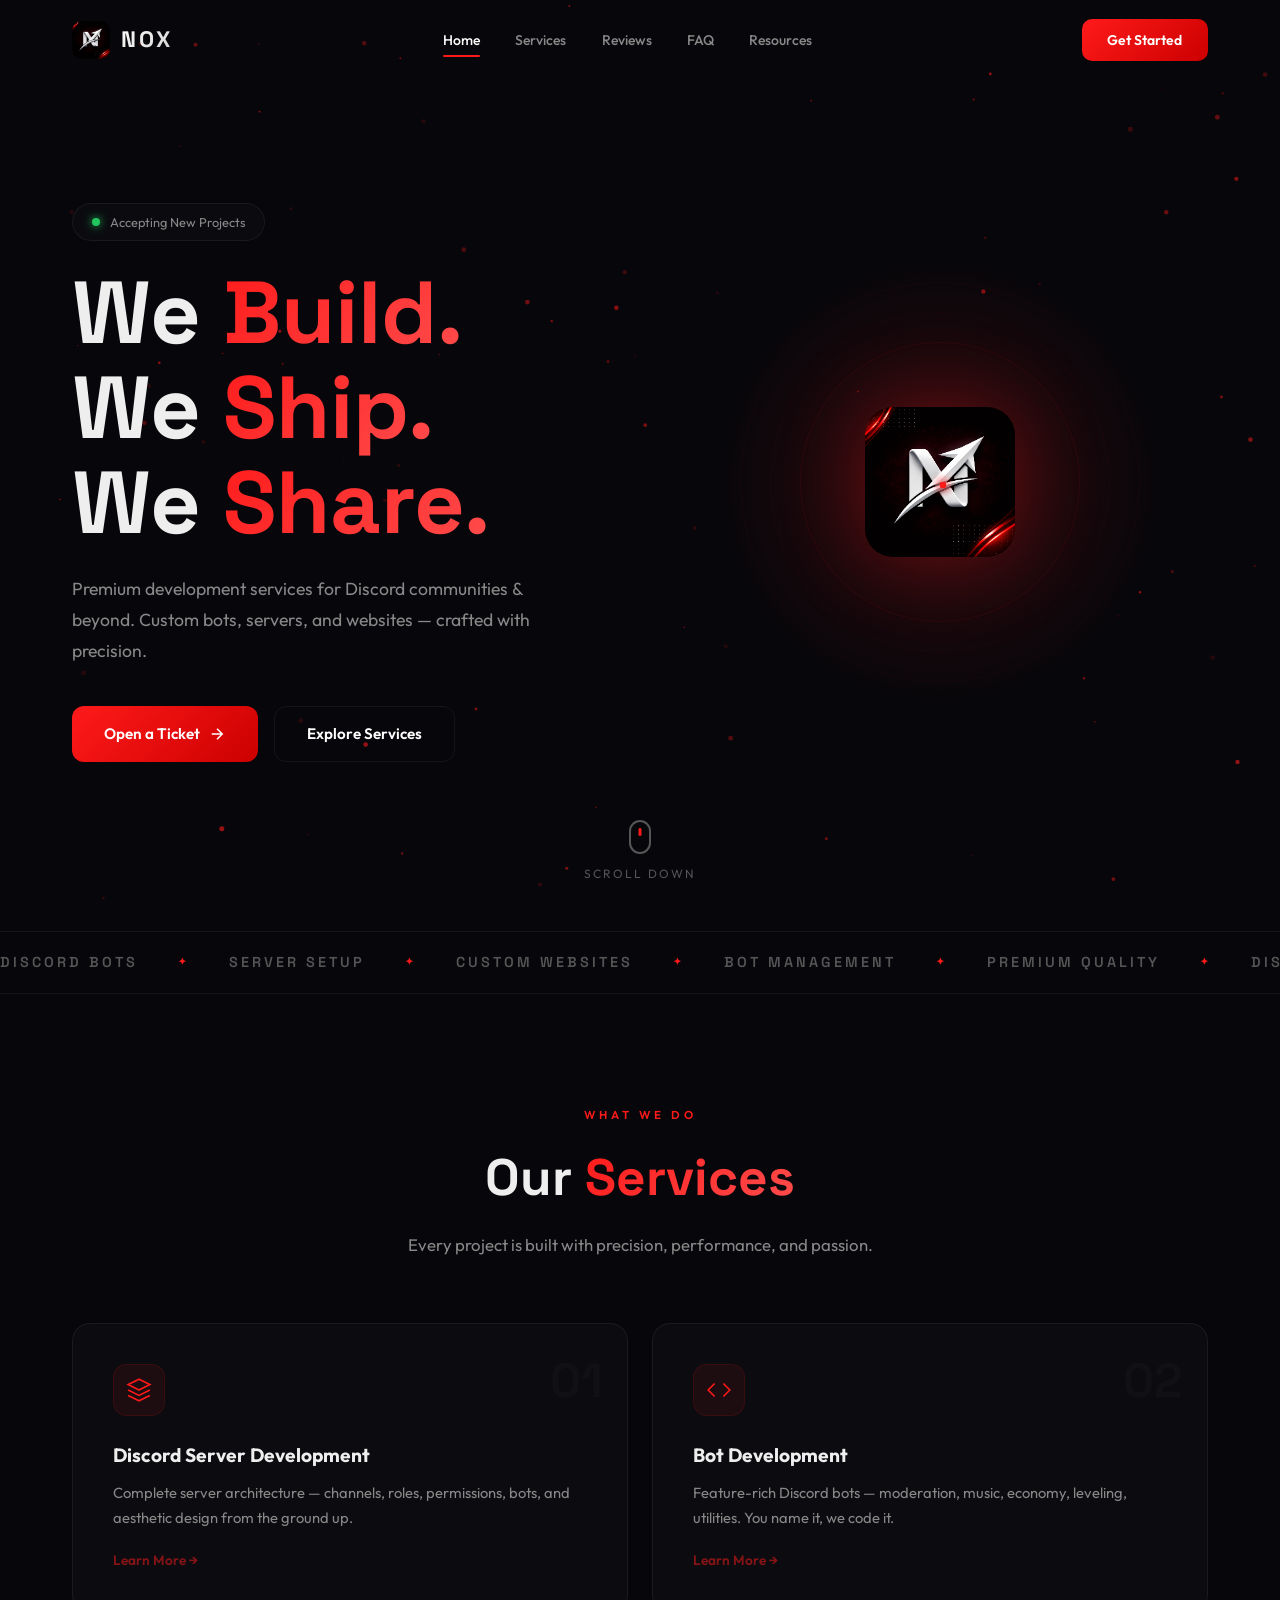
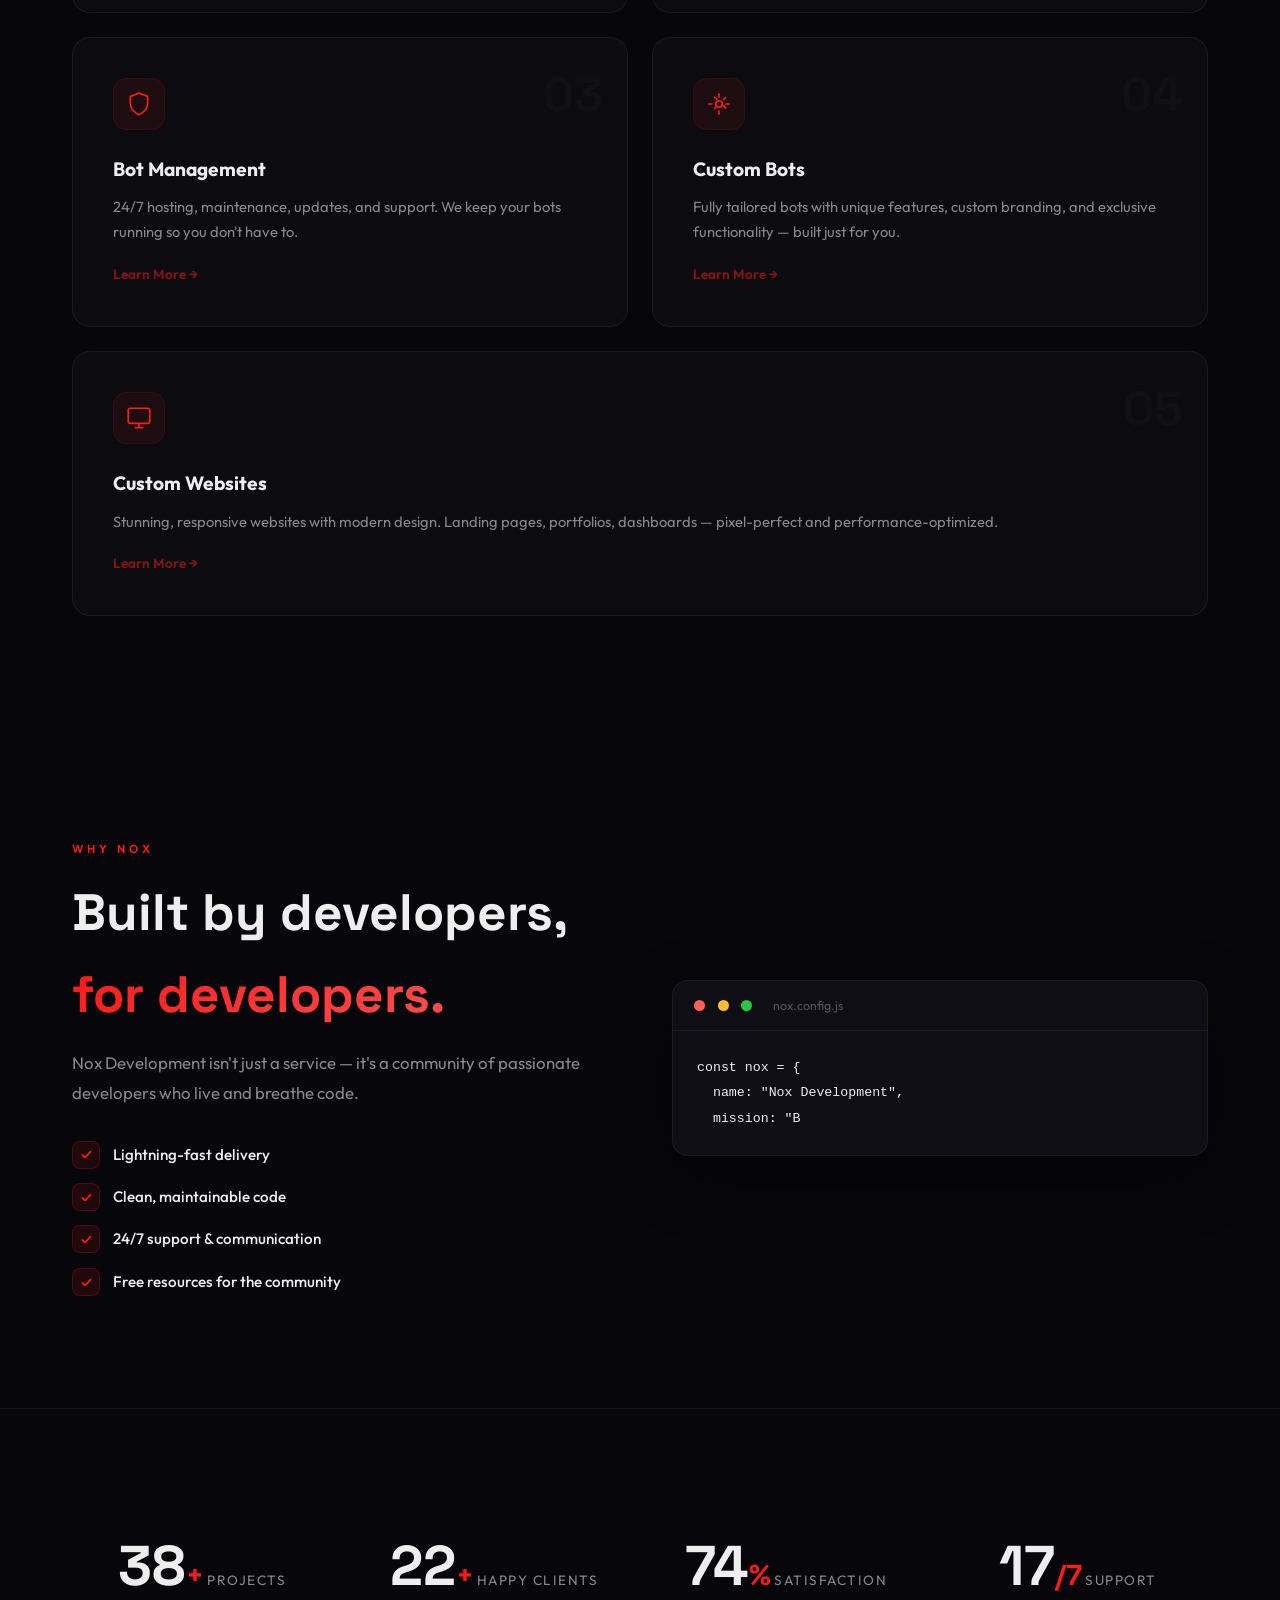
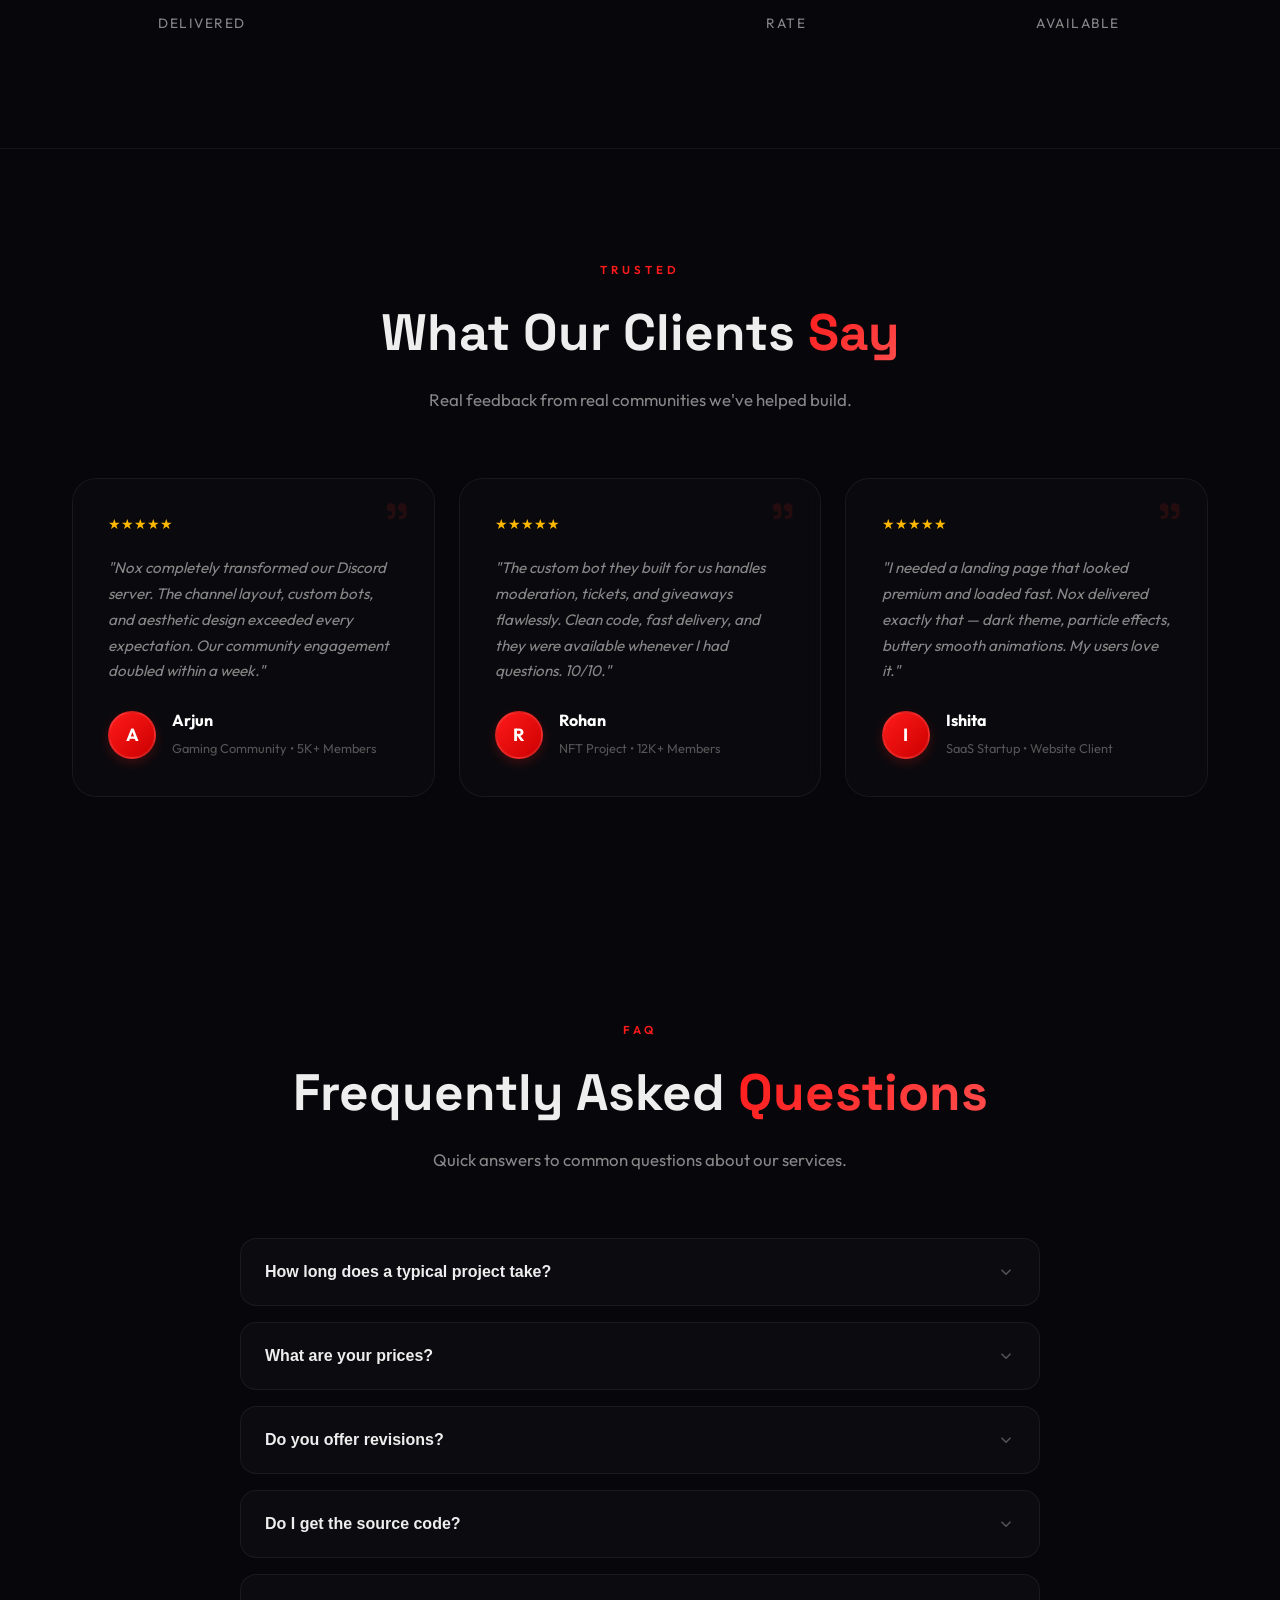
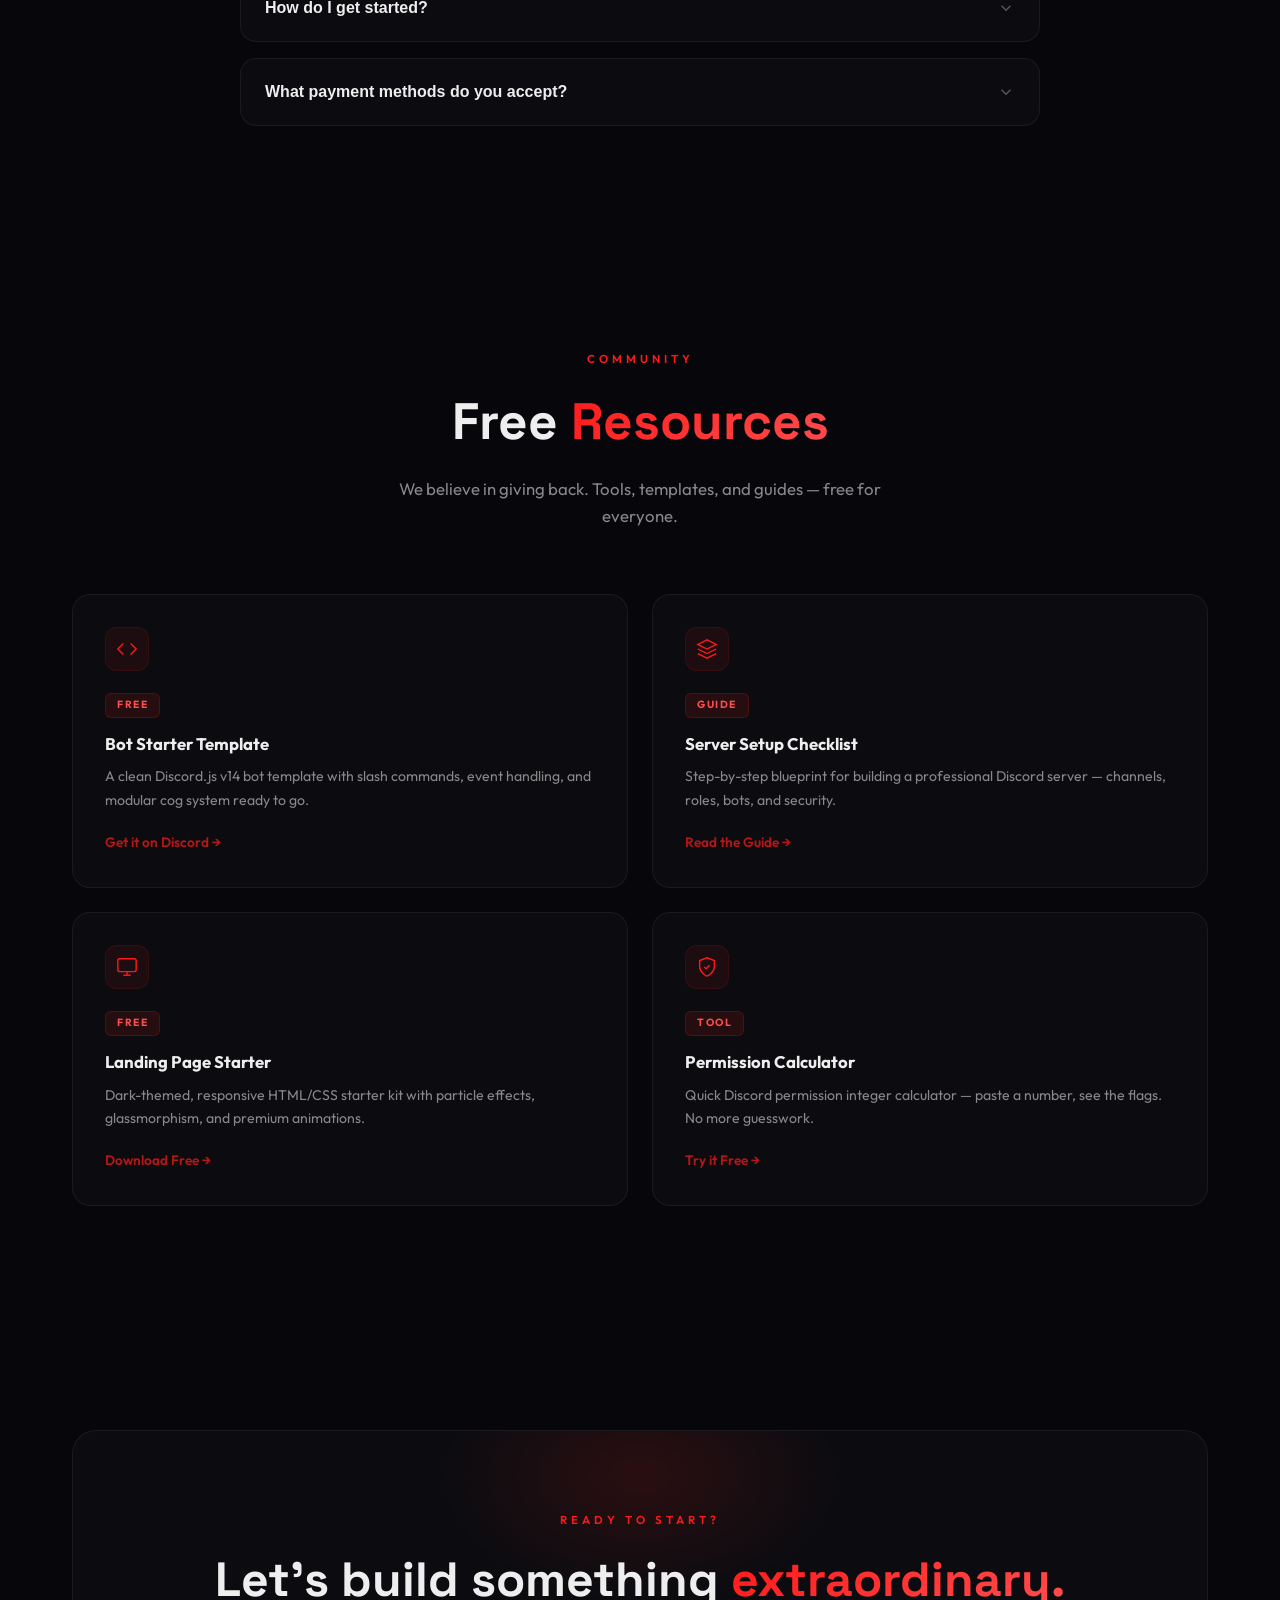
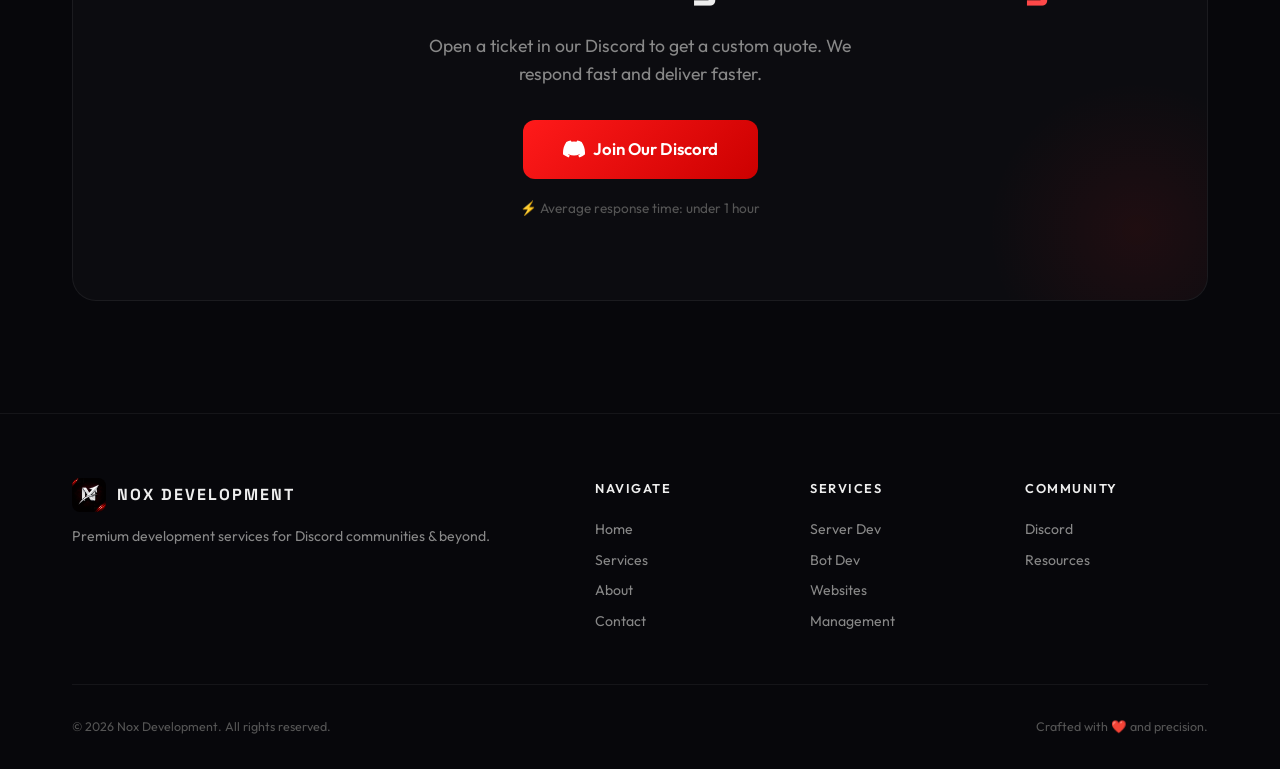
==== index.html @ 4061ef41 "feat: initial elite website deployment" ====
<!DOCTYPE html>
<html lang="en">

<head>
    <meta charset="UTF-8">
    <meta name="viewport" content="width=device-width, initial-scale=1.0">
    <title>Nox Development — We Build. We Ship. We Share.</title>
    <meta name="description"
        content="Nox Development — Premium Discord server development, bot development, bot management, custom bots, and custom websites.">
    <meta name="theme-color" content="#0a0a0f">
    <!-- Open Graph -->
    <meta property="og:type" content="website">
    <meta property="og:title" content="Nox Development — We Build. We Ship. We Share.">
    <meta property="og:description" content="Premium Discord server development, bot development, bot management, custom bots, and custom websites.">
    <meta property="og:image" content="nox2.png">
    <meta property="og:url" content="https://noxdevelopment.com">
    <meta name="twitter:card" content="summary_large_image">
    <meta name="twitter:title" content="Nox Development">
    <meta name="twitter:description" content="Premium development services for Discord communities & beyond.">
    <link rel="apple-touch-icon" href="nox2.png">
    <link rel="preconnect" href="https://fonts.googleapis.com">
    <link rel="preconnect" href="https://fonts.gstatic.com" crossorigin>
    <link
        href="https://fonts.googleapis.com/css2?family=Outfit:wght@300;400;500;600;700;800;900&family=Space+Grotesk:wght@400;500;600;700&display=swap"
        rel="stylesheet">
    <link rel="stylesheet" href="style.css">
    <link rel="icon" href="nox2.png" type="image/png">
</head>

<body>
    <canvas id="particles"></canvas>
    <div class="cursor-follow" id="cursorFollow"></div>
    <div class="preloader" id="preloader">
        <div class="preloader-inner">
            <img src="nox2.png" alt="Nox" class="preloader-logo">
            <div class="preloader-bar">
                <div class="preloader-progress"></div>
            </div>
        </div>
    </div>

    <nav class="navbar" id="navbar">
        <div class="nav-container">
            <a href="#" class="nav-logo">
                <img src="nox2.png" alt="Nox" class="nav-logo-img" loading="lazy">
                <span>NOX</span>
            </a>
            <div class="nav-links" id="navLinks">
                <a href="#hero" class="nav-link active">Home</a>
                <a href="#services" class="nav-link">Services</a>
                <a href="#testimonials" class="nav-link">Reviews</a>
                <a href="#faq" class="nav-link">FAQ</a>
                <a href="#resources" class="nav-link">Resources</a>
            </div>
            <a href="#cta" class="nav-cta">
                <span>Get Started</span>
                <div class="btn-shine"></div>
            </a>
            <button class="hamburger" id="hamburger" aria-label="Menu">
                <span></span><span></span><span></span>
            </button>
        </div>
    </nav>

    <!-- Hero -->
    <section class="hero" id="hero">
        <div class="hero-left">
            <div class="hero-badge anim" data-anim="fade-up" data-delay="200">
                <span class="pulse-dot"></span>
                Accepting New Projects
            </div>
            <h1 class="hero-title anim" data-anim="fade-up" data-delay="400">
                <span class="line">We <em class="gradient-text">Build.</em></span>
                <span class="line">We <em class="gradient-text">Ship.</em></span>
                <span class="line">We <em class="gradient-text">Share.</em></span>
            </h1>
            <p class="hero-desc anim" data-anim="fade-up" data-delay="600">
                Premium development services for Discord communities & beyond. Custom bots, servers, and websites —
                crafted with precision.
            </p>
            <div class="hero-btns anim" data-anim="fade-up" data-delay="800">
                <a href="#cta" class="btn-primary">
                    <span>Open a Ticket</span>
                    <svg viewBox="0 0 24 24" fill="none" stroke="currentColor" stroke-width="2">
                        <path d="M5 12h14M12 5l7 7-7 7" />
                    </svg>
                </a>
                <a href="#services" class="btn-outline">Explore Services</a>
            </div>
        </div>
        <div class="hero-right anim" data-anim="scale" data-delay="600">
            <div class="logo-showcase">
                <div class="logo-bg-glow"></div>
                <div class="logo-orbit orbit-1"></div>
                <div class="logo-orbit orbit-2"></div>
                <div class="logo-orbit orbit-3"></div>
                <div class="orbit-dot dot-1"></div>
                <div class="orbit-dot dot-2"></div>
                <div class="orbit-dot dot-3"></div>
                <img src="nox2.png" alt="Nox Development" class="logo-main">
            </div>
        </div>
    </section>

    <!-- Scroll Hint -->
    <div class="scroll-hint-wrap">
        <div class="scroll-hint anim" data-anim="fade-up" data-delay="1200">
            <div class="scroll-mouse">
                <div class="scroll-wheel"></div>
            </div>
            <span>Scroll Down</span>
        </div>
    </div>

    <!-- Marquee -->
    <div class="marquee">
        <div class="marquee-inner">
            <span>DISCORD BOTS</span><span class="sep">✦</span>
            <span>SERVER SETUP</span><span class="sep">✦</span>
            <span>CUSTOM WEBSITES</span><span class="sep">✦</span>
            <span>BOT MANAGEMENT</span><span class="sep">✦</span>
            <span>PREMIUM QUALITY</span><span class="sep">✦</span>
            <span>DISCORD BOTS</span><span class="sep">✦</span>
            <span>SERVER SETUP</span><span class="sep">✦</span>
            <span>CUSTOM WEBSITES</span><span class="sep">✦</span>
            <span>BOT MANAGEMENT</span><span class="sep">✦</span>
            <span>PREMIUM QUALITY</span><span class="sep">✦</span>
        </div>
    </div>

    <!-- Services -->
    <section class="section" id="services">
        <div class="container">
            <div class="section-head">
                <p class="tag anim" data-anim="fade-up">WHAT WE DO</p>
                <h2 class="section-title anim" data-anim="fade-up" data-delay="100">Our <em
                        class="gradient-text">Services</em></h2>
                <p class="section-sub anim" data-anim="fade-up" data-delay="200">Every project is built with precision,
                    performance, and passion.</p>
            </div>
            <div class="services-grid">
                <a href="server-development.html" class="s-card anim" data-anim="fade-up" data-delay="0">
                    <div class="s-card-glow"></div>
                    <div class="s-icon"><svg viewBox="0 0 24 24" fill="none" stroke="currentColor" stroke-width="1.5">
                            <path d="M12 2L2 7l10 5 10-5-10-5z" />
                            <path d="M2 17l10 5 10-5" />
                            <path d="M2 12l10 5 10-5" />
                        </svg></div>
                    <span class="s-num">01</span>
                    <h3>Discord Server Development</h3>
                    <p>Complete server architecture — channels, roles, permissions, bots, and aesthetic design from the
                        ground up.</p>
                    <span class="s-link">Learn More →</span>
                    <div class="s-card-border"></div>
                </a>
                <a href="bot-development.html" class="s-card anim" data-anim="fade-up" data-delay="100">
                    <div class="s-card-glow"></div>
                    <div class="s-icon"><svg viewBox="0 0 24 24" fill="none" stroke="currentColor" stroke-width="1.5">
                            <path d="M16 18l6-6-6-6" />
                            <path d="M8 6l-6 6 6 6" />
                        </svg></div>
                    <span class="s-num">02</span>
                    <h3>Bot Development</h3>
                    <p>Feature-rich Discord bots — moderation, music, economy, leveling, utilities. You name it, we code
                        it.</p>
                    <span class="s-link">Learn More →</span>
                    <div class="s-card-border"></div>
                </a>
                <a href="bot-management.html" class="s-card anim" data-anim="fade-up" data-delay="200">
                    <div class="s-card-glow"></div>
                    <div class="s-icon"><svg viewBox="0 0 24 24" fill="none" stroke="currentColor" stroke-width="1.5">
                            <path d="M12 22s8-4 8-10V5l-8-3-8 3v7c0 6 8 10 8 10z" />
                        </svg></div>
                    <span class="s-num">03</span>
                    <h3>Bot Management</h3>
                    <p>24/7 hosting, maintenance, updates, and support. We keep your bots running so you don't have to.
                    </p>
                    <span class="s-link">Learn More →</span>
                    <div class="s-card-border"></div>
                </a>
                <a href="custom-bots.html" class="s-card anim" data-anim="fade-up" data-delay="300">
                    <div class="s-card-glow"></div>
                    <div class="s-icon"><svg viewBox="0 0 24 24" fill="none" stroke="currentColor" stroke-width="1.5">
                            <circle cx="12" cy="12" r="3" />
                            <path
                                d="M12 2v4m0 12v4m-10-10h4m12 0h4m-3.5-6.5l-2.8 2.8m-5.4 5.4l-2.8 2.8m0-11.2l2.8 2.8m5.4 5.4l2.8 2.8" />
                        </svg></div>
                    <span class="s-num">04</span>
                    <h3>Custom Bots</h3>
                    <p>Fully tailored bots with unique features, custom branding, and exclusive functionality — built
                        just for you.</p>
                    <span class="s-link">Learn More →</span>
                    <div class="s-card-border"></div>
                </a>
                <a href="custom-websites.html" class="s-card s-card-wide anim" data-anim="fade-up" data-delay="400">
                    <div class="s-card-glow"></div>
                    <div class="s-icon"><svg viewBox="0 0 24 24" fill="none" stroke="currentColor" stroke-width="1.5">
                            <rect x="2" y="3" width="20" height="14" rx="2" />
                            <line x1="8" y1="21" x2="16" y2="21" />
                            <line x1="12" y1="17" x2="12" y2="21" />
                        </svg></div>
                    <span class="s-num">05</span>
                    <h3>Custom Websites</h3>
                    <p>Stunning, responsive websites with modern design. Landing pages, portfolios, dashboards —
                        pixel-perfect and performance-optimized.</p>
                    <span class="s-link">Learn More →</span>
                    <div class="s-card-border"></div>
                </a>
            </div>
        </div>
    </section>

    <!-- Why Nox -->
    <section class="section" id="why">
        <div class="container">
            <div class="why-grid">
                <div class="why-left">
                    <p class="tag anim" data-anim="fade-up">WHY NOX</p>
                    <h2 class="section-title anim" data-anim="fade-up" data-delay="100">Built by developers,<br><em
                            class="gradient-text">for developers.</em></h2>
                    <p class="why-desc anim" data-anim="fade-up" data-delay="200">Nox Development isn't just a service —
                        it's a community of passionate developers who live and breathe code.</p>
                    <div class="why-checks">
                        <div class="check anim" data-anim="fade-up" data-delay="300">
                            <div class="check-icon">✓</div><span>Lightning-fast delivery</span>
                        </div>
                        <div class="check anim" data-anim="fade-up" data-delay="350">
                            <div class="check-icon">✓</div><span>Clean, maintainable code</span>
                        </div>
                        <div class="check anim" data-anim="fade-up" data-delay="400">
                            <div class="check-icon">✓</div><span>24/7 support & communication</span>
                        </div>
                        <div class="check anim" data-anim="fade-up" data-delay="450">
                            <div class="check-icon">✓</div><span>Free resources for the community</span>
                        </div>
                    </div>
                </div>
                <div class="why-right anim" data-anim="fade-up" data-delay="300">
                    <div class="code-window">
                        <div class="code-bar"><span class="cd r"></span><span class="cd y"></span><span
                                class="cd g"></span><span class="code-name">nox.config.js</span></div>
                        <pre class="code-content"><code><em class="ck">const</em> <em class="cv">nox</em> = {
  <em class="cp">name</em>: <em class="cs">"Nox Development"</em>,
  <em class="cp">mission</em>: <em class="cs">"Build. Ship. Share."</em>,
  <em class="cp">services</em>: [
    <em class="cs">"Discord Servers"</em>,
    <em class="cs">"Bot Development"</em>,
    <em class="cs">"Custom Websites"</em>,
  ],
  <em class="cp">quality</em>: <em class="cs">"Premium"</em>,
  <em class="cp">available</em>: <em class="ck">true</em>,
};</code></pre>
                    </div>
                </div>
            </div>
        </div>
    </section>

    <!-- Stats -->
    <section class="section stats-section" id="stats">
        <div class="container">
            <div class="stats-row">
                <div class="stat anim" data-anim="fade-up" data-delay="0">
                    <span class="stat-val" data-count="50">0</span><span class="stat-plus">+</span>
                    <span class="stat-label">Projects Delivered</span>
                </div>
                <div class="stat anim" data-anim="fade-up" data-delay="100">
                    <span class="stat-val" data-count="30">0</span><span class="stat-plus">+</span>
                    <span class="stat-label">Happy Clients</span>
                </div>
                <div class="stat anim" data-anim="fade-up" data-delay="200">
                    <span class="stat-val" data-count="100">0</span><span class="stat-plus">%</span>
                    <span class="stat-label">Satisfaction Rate</span>
                </div>
                <div class="stat anim" data-anim="fade-up" data-delay="300">
                    <span class="stat-val" data-count="24">0</span><span class="stat-plus">/7</span>
                    <span class="stat-label">Support Available</span>
                </div>
            </div>
        </div>
    </section>

    <!-- Testimonials -->
    <section class="section" id="testimonials">
        <div class="container">
            <div class="section-head">
                <p class="tag anim" data-anim="fade-up">TRUSTED</p>
                <h2 class="section-title anim" data-anim="fade-up" data-delay="100">What Our Clients <em class="gradient-text">Say</em></h2>
                <p class="section-sub anim" data-anim="fade-up" data-delay="200">Real feedback from real communities we've helped build.</p>
            </div>
            <div class="testimonials-grid">
                <div class="t-card anim" data-anim="fade-up" data-delay="0">
                    <div class="t-stars">★★★★★</div>
                    <p class="t-quote">"Nox completely transformed our Discord server. The channel layout, custom bots, and aesthetic design exceeded every expectation. Our community engagement doubled within a week."</p>
                    <div class="t-author">
                        <div class="t-avatar">A</div>
                        <div class="t-info">
                            <h4>Arjun</h4>
                            <span>Gaming Community • 5K+ Members</span>
                        </div>
                    </div>
                </div>
                <div class="t-card anim" data-anim="fade-up" data-delay="100">
                    <div class="t-stars">★★★★★</div>
                    <p class="t-quote">"The custom bot they built for us handles moderation, tickets, and giveaways flawlessly. Clean code, fast delivery, and they were available whenever I had questions. 10/10."</p>
                    <div class="t-author">
                        <div class="t-avatar">R</div>
                        <div class="t-info">
                            <h4>Rohan</h4>
                            <span>NFT Project • 12K+ Members</span>
                        </div>
                    </div>
                </div>
                <div class="t-card anim" data-anim="fade-up" data-delay="200">
                    <div class="t-stars">★★★★★</div>
                    <p class="t-quote">"I needed a landing page that looked premium and loaded fast. Nox delivered exactly that — dark theme, particle effects, buttery smooth animations. My users love it."</p>
                    <div class="t-author">
                        <div class="t-avatar">I</div>
                        <div class="t-info">
                            <h4>Ishita</h4>
                            <span>SaaS Startup • Website Client</span>
                        </div>
                    </div>
                </div>
            </div>
        </div>
    </section>

    <!-- FAQ -->
    <section class="section" id="faq">
        <div class="container">
            <div class="section-head">
                <p class="tag anim" data-anim="fade-up">FAQ</p>
                <h2 class="section-title anim" data-anim="fade-up" data-delay="100">Frequently Asked <em class="gradient-text">Questions</em></h2>
                <p class="section-sub anim" data-anim="fade-up" data-delay="200">Quick answers to common questions about our services.</p>
            </div>
            <div class="faq-list">
                <div class="faq-item anim" data-anim="fade-up" data-delay="0">
                    <button class="faq-q" aria-expanded="false">
                        <span>How long does a typical project take?</span>
                        <svg class="faq-icon" viewBox="0 0 24 24" fill="none" stroke="currentColor" stroke-width="2"><path d="M6 9l6 6 6-6"/></svg>
                    </button>
                    <div class="faq-a"><p>Most bot projects take 3–7 days. Server setups are typically 1–3 days. Custom websites vary from 5–14 days depending on complexity. We always provide a timeline before starting.</p></div>
                </div>
                <div class="faq-item anim" data-anim="fade-up" data-delay="50">
                    <button class="faq-q" aria-expanded="false">
                        <span>What are your prices?</span>
                        <svg class="faq-icon" viewBox="0 0 24 24" fill="none" stroke="currentColor" stroke-width="2"><path d="M6 9l6 6 6-6"/></svg>
                    </button>
                    <div class="faq-a"><p>Pricing depends on scope and complexity. Simple bots start around $15–30, server setups from $10–25, and websites from $30+. Open a ticket for an exact quote — it's free and fast.</p></div>
                </div>
                <div class="faq-item anim" data-anim="fade-up" data-delay="100">
                    <button class="faq-q" aria-expanded="false">
                        <span>Do you offer revisions?</span>
                        <svg class="faq-icon" viewBox="0 0 24 24" fill="none" stroke="currentColor" stroke-width="2"><path d="M6 9l6 6 6-6"/></svg>
                    </button>
                    <div class="faq-a"><p>Yes! Every project includes revisions. We work with you until you're 100% satisfied. Minor tweaks are always free, and major changes are discussed transparently.</p></div>
                </div>
                <div class="faq-item anim" data-anim="fade-up" data-delay="150">
                    <button class="faq-q" aria-expanded="false">
                        <span>Do I get the source code?</span>
                        <svg class="faq-icon" viewBox="0 0 24 24" fill="none" stroke="currentColor" stroke-width="2"><path d="M6 9l6 6 6-6"/></svg>
                    </button>
                    <div class="faq-a"><p>Absolutely. You own everything we build. Full source code is delivered with documentation. For managed bots, source is provided at the end of your management plan.</p></div>
                </div>
                <div class="faq-item anim" data-anim="fade-up" data-delay="200">
                    <button class="faq-q" aria-expanded="false">
                        <span>How do I get started?</span>
                        <svg class="faq-icon" viewBox="0 0 24 24" fill="none" stroke="currentColor" stroke-width="2"><path d="M6 9l6 6 6-6"/></svg>
                    </button>
                    <div class="faq-a"><p>Join our Discord and open a ticket. Describe what you need, and a team member will respond within an hour with questions, a quote, and an estimated timeline.</p></div>
                </div>
                <div class="faq-item anim" data-anim="fade-up" data-delay="250">
                    <button class="faq-q" aria-expanded="false">
                        <span>What payment methods do you accept?</span>
                        <svg class="faq-icon" viewBox="0 0 24 24" fill="none" stroke="currentColor" stroke-width="2"><path d="M6 9l6 6 6-6"/></svg>
                    </button>
                    <div class="faq-a"><p>We accept PayPal, cryptocurrency (BTC/ETH/LTC), and other methods on a case-by-case basis. Payment is typically split — 50% upfront, 50% on delivery.</p></div>
                </div>
            </div>
        </div>
    </section>

    <!-- Resources -->
    <section class="section" id="resources">
        <div class="container">
            <div class="section-head">
                <p class="tag anim" data-anim="fade-up">COMMUNITY</p>
                <h2 class="section-title anim" data-anim="fade-up" data-delay="100">Free <em
                        class="gradient-text">Resources</em></h2>
                <p class="section-sub anim" data-anim="fade-up" data-delay="200">We believe in giving back. Tools, templates, and guides — free for everyone.</p>
            </div>
            <div class="resources-grid">
                <div class="r-card anim" data-anim="fade-up" data-delay="0">
                    <div class="r-icon"><svg viewBox="0 0 24 24" fill="none" stroke="currentColor" stroke-width="1.5"><path d="M16 18l6-6-6-6"/><path d="M8 6l-6 6 6 6"/></svg></div>
                    <span class="r-badge">Free</span>
                    <h4>Bot Starter Template</h4>
                    <p>A clean Discord.js v14 bot template with slash commands, event handling, and modular cog system ready to go.</p>
                    <a href="https://discord.gg/8aNvAveuEr" class="r-link" target="_blank">Get it on Discord →</a>
                </div>
                <div class="r-card anim" data-anim="fade-up" data-delay="100">
                    <div class="r-icon"><svg viewBox="0 0 24 24" fill="none" stroke="currentColor" stroke-width="1.5"><path d="M12 2L2 7l10 5 10-5-10-5z"/><path d="M2 17l10 5 10-5"/><path d="M2 12l10 5 10-5"/></svg></div>
                    <span class="r-badge">Guide</span>
                    <h4>Server Setup Checklist</h4>
                    <p>Step-by-step blueprint for building a professional Discord server — channels, roles, bots, and security.</p>
                    <a href="https://discord.gg/8aNvAveuEr" class="r-link" target="_blank">Read the Guide →</a>
                </div>
                <div class="r-card anim" data-anim="fade-up" data-delay="200">
                    <div class="r-icon"><svg viewBox="0 0 24 24" fill="none" stroke="currentColor" stroke-width="1.5"><rect x="2" y="3" width="20" height="14" rx="2"/><line x1="8" y1="21" x2="16" y2="21"/><line x1="12" y1="17" x2="12" y2="21"/></svg></div>
                    <span class="r-badge">Free</span>
                    <h4>Landing Page Starter</h4>
                    <p>Dark-themed, responsive HTML/CSS starter kit with particle effects, glassmorphism, and premium animations.</p>
                    <a href="https://discord.gg/8aNvAveuEr" class="r-link" target="_blank">Download Free →</a>
                </div>
                <div class="r-card anim" data-anim="fade-up" data-delay="300">
                    <div class="r-icon"><svg viewBox="0 0 24 24" fill="none" stroke="currentColor" stroke-width="1.5"><path d="M12 22s8-4 8-10V5l-8-3-8 3v7c0 6 8 10 8 10z"/><path d="M9 12l2 2 4-4"/></svg></div>
                    <span class="r-badge">Tool</span>
                    <h4>Permission Calculator</h4>
                    <p>Quick Discord permission integer calculator — paste a number, see the flags. No more guesswork.</p>
                    <a href="https://discord.gg/8aNvAveuEr" class="r-link" target="_blank">Try it Free →</a>
                </div>
            </div>
        </div>
    </section>

    <!-- CTA -->
    <section class="section" id="cta">
        <div class="container">
            <div class="cta-box anim" data-anim="fade-up">
                <div class="cta-glow-1"></div>
                <div class="cta-glow-2"></div>
                <p class="tag">READY TO START?</p>
                <h2 class="cta-title">Let's build something <em class="gradient-text">extraordinary.</em></h2>
                <p class="cta-sub">Open a ticket in our Discord to get a custom quote. We respond fast and deliver
                    faster.</p>
                <a href="https://discord.gg/8aNvAveuEr" class="btn-primary btn-lg" target="_blank" rel="noopener">
                    <svg viewBox="0 0 24 24" fill="currentColor" width="22" height="22">
                        <path
                            d="M20.317 4.37a19.79 19.79 0 00-4.885-1.515.074.074 0 00-.079.037c-.21.375-.444.864-.608 1.25a18.27 18.27 0 00-5.487 0 12.64 12.64 0 00-.618-1.25.077.077 0 00-.079-.037A19.74 19.74 0 003.677 4.37a.07.07 0 00-.032.027C.533 9.046-.32 13.58.099 18.057a.082.082 0 00.031.057 19.9 19.9 0 005.993 3.03.078.078 0 00.084-.028c.462-.63.874-1.295 1.226-1.994a.076.076 0 00-.041-.106 13.1 13.1 0 01-1.872-.892.077.077 0 01-.008-.128 10.2 10.2 0 00.372-.292.074.074 0 01.078-.01c3.928 1.793 8.18 1.793 12.062 0a.074.074 0 01.078.01c.12.098.246.198.373.292a.077.077 0 01-.006.127 12.3 12.3 0 01-1.873.892.076.076 0 00-.041.107c.36.698.772 1.362 1.225 1.993a.076.076 0 00.084.028 19.84 19.84 0 006.002-3.03.077.077 0 00.032-.054c.5-5.177-.838-9.674-3.549-13.66a.06.06 0 00-.031-.03z" />
                    </svg>
                    <span>Join Our Discord</span>
                </a>
                <p class="cta-note">⚡ Average response time: under 1 hour</p>
            </div>
        </div>
    </section>

    <!-- Footer -->
    <footer class="footer">
        <div class="container">
            <div class="footer-top">
                <div class="footer-brand">
                    <div class="footer-logo"><img src="nox2.png" alt="Nox" loading="lazy"><span>NOX DEVELOPMENT</span></div>
                    <p>Premium development services for Discord communities & beyond.</p>
                </div>
                <div class="footer-cols">
                    <div class="footer-col">
                        <h4>Navigate</h4><a href="#hero">Home</a><a href="#services">Services</a><a
                            href="#why">About</a><a href="#cta">Contact</a>
                    </div>
                    <div class="footer-col"><h4>Services</h4><a href="server-development.html">Server Dev</a><a href="bot-development.html">Bot Dev</a><a href="custom-websites.html">Websites</a><a href="bot-management.html">Management</a></div>
                    <div class="footer-col">
                        <h4>Community</h4><a href="https://discord.gg/8aNvAveuEr" target="_blank">Discord</a><a
                            href="#resources">Resources</a>
                    </div>
                </div>
            </div>
            <div class="footer-bottom">
                <p>&copy; 2026 Nox Development. All rights reserved.</p>
                <p>Crafted with ❤️ and precision.</p>
            </div>
        </div>
    </footer>

    <!-- Back to Top -->
    <button class="back-to-top" id="backToTop" aria-label="Back to top">
        <svg viewBox="0 0 24 24" fill="none" stroke="currentColor" stroke-width="2"><path d="M18 15l-6-6-6 6"/></svg>
    </button>

    <script src="script.js"></script>
</body>
</html>
---- style.css ----
*,
*::before,
*::after {
  margin: 0;
  padding: 0;
  box-sizing: border-box
}

:root {
  --bg: #07070b;
  --bg2: #0e0e14;
  --card: rgba(255, 255, 255, 0.025);
  --card-h: rgba(255, 255, 255, 0.05);
  --red: #ff1a1a;
  --red2: #cc0000;
  --red3: #ff4d4d;
  --red-g: rgba(255, 26, 26, 0.15);
  --silver: #d0d0d0;
  --text: #eee;
  --text2: #888;
  --text3: #555;
  --border: rgba(255, 255, 255, 0.06);
  --font: 'Outfit', sans-serif;
  --font2: 'Space Grotesk', sans-serif;
  --ease: cubic-bezier(.16, 1, .3, 1);
}

html {
  scroll-behavior: smooth;
  scrollbar-width: thin;
  scrollbar-color: var(--red2) var(--bg)
}

body {
  font-family: var(--font);
  background: var(--bg);
  color: var(--text);
  overflow-x: hidden;
  line-height: 1.6
}

a {
  text-decoration: none;
  color: inherit
}

img {
  max-width: 100%;
  display: block
}

.container {
  max-width: 1200px;
  margin: 0 auto;
  padding: 0 2rem
}

.section {
  padding: 7rem 0;
  position: relative;
  z-index: 2
}

em {
  font-style: normal
}

.gradient-text {
  background: linear-gradient(135deg, var(--red), var(--red3));
  -webkit-background-clip: text;
  -webkit-text-fill-color: transparent;
  background-clip: text
}

#particles {
  position: fixed;
  inset: 0;
  z-index: 0;
  pointer-events: none
}

.cursor-follow {
  position: fixed;
  width: 500px;
  height: 500px;
  border-radius: 50%;
  background: radial-gradient(circle, rgba(255, 26, 26, 0.07) 0%, transparent 70%);
  pointer-events: none;
  z-index: 9998;
  transform: translate(-50%, -50%);
  opacity: 0;
  transition: opacity .4s
}

body:hover .cursor-follow {
  opacity: 1
}

.preloader {
  position: fixed;
  inset: 0;
  z-index: 99999;
  background: var(--bg);
  display: flex;
  align-items: center;
  justify-content: center;
  transition: opacity .6s, visibility .6s
}

.preloader.hide {
  opacity: 0;
  visibility: hidden;
  pointer-events: none
}

.preloader-logo {
  width: 80px;
  height: 80px;
  border-radius: 20px;
  animation: prePulse 1.2s ease-in-out infinite
}

.preloader-bar {
  width: 160px;
  height: 3px;
  background: var(--border);
  border-radius: 3px;
  margin-top: 1.5rem;
  overflow: hidden
}

.preloader-progress {
  height: 100%;
  width: 0;
  background: linear-gradient(90deg, var(--red), var(--red3));
  border-radius: 3px;
  animation: preLoad 1.8s var(--ease) forwards
}

.preloader-inner {
  display: flex;
  flex-direction: column;
  align-items: center;
  justify-content: center
}

@keyframes prePulse {

  0%,
  100% {
    opacity: 1;
    transform: scale(1)
  }

  50% {
    opacity: .5;
    transform: scale(.95)
  }
}

@keyframes preLoad {
  to {
    width: 100%
  }
}

.navbar {
  position: fixed;
  top: 0;
  left: 0;
  right: 0;
  z-index: 1000;
  padding: 1.2rem 0;
  transition: all .4s var(--ease)
}

.navbar.scrolled {
  background: rgba(7, 7, 11, .9);
  backdrop-filter: blur(24px);
  padding: .7rem 0;
  border-bottom: 1px solid var(--border)
}

.nav-container {
  max-width: 1200px;
  margin: 0 auto;
  padding: 0 2rem;
  display: flex;
  align-items: center;
  justify-content: space-between
}

.nav-logo {
  display: flex;
  align-items: center;
  gap: .7rem;
  z-index: 10000
}

.nav-logo-img {
  width: 38px;
  height: 38px;
  border-radius: 10px;
  transition: transform .3s
}

.nav-logo:hover .nav-logo-img {
  transform: rotate(-10deg) scale(1.1)
}

.nav-logo span {
  font-family: var(--font2);
  font-weight: 700;
  font-size: 1.4rem;
  letter-spacing: 3px;
  background: linear-gradient(135deg, #fff, var(--silver));
  -webkit-background-clip: text;
  background-clip: text;
  -webkit-text-fill-color: transparent
}

.nav-links {
  display: flex;
  gap: 2.2rem
}

.nav-link {
  font-size: .875rem;
  font-weight: 500;
  color: var(--text2);
  transition: color .3s;
  position: relative
}

.nav-link:hover,
.nav-link.active {
  color: #fff
}

.nav-link.active::after {
  content: '';
  position: absolute;
  bottom: -6px;
  left: 0;
  right: 0;
  height: 2px;
  background: var(--red);
  border-radius: 2px
}

.nav-cta {
  position: relative;
  padding: .6rem 1.6rem;
  background: linear-gradient(135deg, var(--red), var(--red2));
  color: #fff;
  border-radius: 10px;
  font-size: .875rem;
  font-weight: 600;
  overflow: hidden;
  transition: all .3s var(--ease)
}

.nav-cta:hover {
  transform: translateY(-2px);
  box-shadow: 0 8px 30px rgba(255, 26, 26, .35)
}

.btn-shine {
  position: absolute;
  top: 0;
  left: -100%;
  width: 100%;
  height: 100%;
  background: linear-gradient(90deg, transparent, rgba(255, 255, 255, .2), transparent);
  transition: left .6s
}

.nav-cta:hover .btn-shine {
  left: 100%
}

.hamburger {
  display: none;
  flex-direction: column;
  gap: 5px;
  background: none;
  border: none;
  cursor: pointer;
  z-index: 10000;
  padding: 4px
}

.hamburger span {
  width: 22px;
  height: 2px;
  background: #fff;
  border-radius: 2px;
  transition: all .3s
}

.hamburger.open span:nth-child(1) {
  transform: rotate(45deg) translate(5px, 5px)
}

.hamburger.open span:nth-child(2) {
  opacity: 0
}

.hamburger.open span:nth-child(3) {
  transform: rotate(-45deg) translate(5px, -5px)
}

.hero {
  min-height: 100vh;
  display: flex;
  align-items: center;
  justify-content: center;
  padding: 8rem 2rem 4rem;
  max-width: 1200px;
  margin: 0 auto;
  gap: 4rem;
  position: relative;
  z-index: 2
}

.hero-left {
  flex: 1
}

.hero-right {
  flex: 1;
  display: flex;
  justify-content: center;
  align-items: center
}

.hero-badge {
  display: inline-flex;
  align-items: center;
  gap: .6rem;
  padding: .5rem 1.2rem;
  border: 1px solid var(--border);
  border-radius: 50px;
  font-size: .8rem;
  color: var(--text2);
  background: rgba(255, 255, 255, .02)
}

.pulse-dot {
  width: 8px;
  height: 8px;
  background: #22c55e;
  border-radius: 50%;
  box-shadow: 0 0 8px #22c55e;
  animation: pulse 2s infinite
}

@keyframes pulse {

  0%,
  100% {
    opacity: 1;
    box-shadow: 0 0 8px #22c55e
  }

  50% {
    opacity: .4;
    box-shadow: 0 0 2px #22c55e
  }
}

.hero-title {
  font-family: var(--font2);
  font-size: clamp(3rem, 7vw, 5.5rem);
  font-weight: 700;
  line-height: 1.08;
  margin: 1.5rem 0
}

.hero-title .line {
  display: block
}

.hero-desc {
  font-size: 1.1rem;
  color: var(--text2);
  max-width: 480px;
  margin-bottom: 2.5rem;
  line-height: 1.75
}

.hero-btns {
  display: flex;
  gap: 1rem;
  flex-wrap: wrap
}

.scroll-hint-wrap {
  position: relative;
  width: 100%;
  margin-top: -5rem;
  padding-bottom: 3rem;
  z-index: 2
}

.scroll-hint {
  width: fit-content;
  margin: 0 auto;
  display: flex;
  flex-direction: column;
  align-items: center;
  gap: .6rem;
  color: var(--text3);
  font-size: .75rem;
  letter-spacing: 2px;
  text-transform: uppercase
}

.scroll-mouse {
  width: 22px;
  height: 34px;
  border: 2px solid var(--text3);
  border-radius: 12px;
  position: relative
}

.scroll-wheel {
  width: 3px;
  height: 8px;
  background: var(--red);
  border-radius: 3px;
  position: absolute;
  top: 6px;
  left: 50%;
  transform: translateX(-50%);
  animation: scrollAnim 2s infinite
}

@keyframes scrollAnim {
  0% {
    opacity: 1;
    top: 6px
  }

  100% {
    opacity: 0;
    top: 18px
  }
}

.logo-showcase {
  position: relative;
  width: 340px;
  height: 340px;
  display: flex;
  align-items: center;
  justify-content: center
}

.logo-main {
  width: 150px;
  height: 150px;
  border-radius: 28px;
  position: relative;
  z-index: 3;
  animation: float 6s ease-in-out infinite;
  filter: drop-shadow(0 0 40px rgba(255, 26, 26, .3))
}

@keyframes float {

  0%,
  100% {
    transform: translateY(0)
  }

  50% {
    transform: translateY(-18px)
  }
}

.logo-bg-glow {
  position: absolute;
  inset: -60px;
  background: radial-gradient(circle, rgba(255, 26, 26, .18) 0%, transparent 70%);
  border-radius: 50%;
  animation: glowPulse 4s ease-in-out infinite
}

@keyframes glowPulse {

  0%,
  100% {
    opacity: .5;
    transform: scale(1)
  }

  50% {
    opacity: 1;
    transform: scale(1.15)
  }
}

.logo-orbit {
  position: absolute;
  border: 1px solid rgba(255, 26, 26, .08);
  border-radius: 50%
}

.orbit-1 {
  inset: 30px;
  animation: spin 25s linear infinite
}

.orbit-2 {
  inset: 0;
  animation: spin 35s linear infinite reverse;
  border-style: dashed;
  border-color: rgba(255, 26, 26, .06)
}

.orbit-3 {
  inset: -30px;
  animation: spin 45s linear infinite;
  border-color: rgba(255, 26, 26, .04)
}

@keyframes spin {
  to {
    transform: rotate(360deg)
  }
}

.orbit-dot {
  position: absolute;
  width: 6px;
  height: 6px;
  background: var(--red);
  border-radius: 50%;
  box-shadow: 0 0 10px var(--red);
  z-index: 4;
  top: 50%;
  left: 50%
}

.dot-1 {
  animation: orbitMove1 25s linear infinite
}

.dot-2 {
  animation: orbitMove2 35s linear infinite
}

.dot-3 {
  animation: orbitMove3 45s linear infinite
}

@keyframes orbitMove1 {
  from {
    transform: rotate(0) translateX(120px) rotate(0)
  }

  to {
    transform: rotate(360deg) translateX(120px) rotate(-360deg)
  }
}

@keyframes orbitMove2 {
  from {
    transform: rotate(0) translateX(170px) rotate(0)
  }

  to {
    transform: rotate(-360deg) translateX(170px) rotate(360deg)
  }
}

@keyframes orbitMove3 {
  from {
    transform: rotate(0) translateX(200px) rotate(0)
  }

  to {
    transform: rotate(360deg) translateX(200px) rotate(-360deg)
  }
}

.btn-primary {
  display: inline-flex;
  align-items: center;
  gap: .5rem;
  padding: .9rem 2rem;
  background: linear-gradient(135deg, var(--red), var(--red2));
  color: #fff;
  border-radius: 12px;
  font-weight: 600;
  font-size: .95rem;
  transition: all .3s var(--ease);
  border: none;
  cursor: pointer
}

.btn-primary svg {
  width: 18px;
  height: 18px;
  flex-shrink: 0;
  transition: transform .3s
}

.btn-primary:hover {
  transform: translateY(-3px);
  box-shadow: 0 12px 40px rgba(255, 26, 26, .4)
}

.btn-primary:hover svg {
  transform: translateX(4px)
}

.btn-lg {
  padding: 1rem 2.5rem;
  font-size: 1.05rem
}

.btn-lg svg {
  width: 22px;
  height: 22px
}

.btn-outline {
  display: inline-flex;
  align-items: center;
  padding: .9rem 2rem;
  border: 1px solid var(--border);
  color: #fff;
  border-radius: 12px;
  font-weight: 600;
  font-size: .95rem;
  transition: all .3s var(--ease);
  cursor: pointer;
  background: transparent
}

.btn-outline:hover {
  border-color: var(--red);
  background: rgba(255, 26, 26, .06);
  box-shadow: 0 0 20px rgba(255, 26, 26, .1)
}

.marquee {
  padding: 1.2rem 0;
  border-top: 1px solid var(--border);
  border-bottom: 1px solid var(--border);
  overflow: hidden;
  z-index: 2;
  position: relative
}

.marquee-inner {
  display: flex;
  gap: 2.5rem;
  align-items: center;
  width: max-content;
  animation: scroll 25s linear infinite;
  font-family: var(--font2);
  font-size: .9rem;
  font-weight: 600;
  text-transform: uppercase;
  letter-spacing: 3px;
  color: var(--text3);
  white-space: nowrap
}

.sep {
  color: var(--red);
  font-size: .6rem
}

@keyframes scroll {
  to {
    transform: translateX(-50%)
  }
}

.section-head {
  text-align: center;
  margin-bottom: 4rem
}

.tag {
  font-size: .72rem;
  font-weight: 600;
  text-transform: uppercase;
  letter-spacing: 4px;
  color: var(--red);
  margin-bottom: .8rem
}

.section-title {
  font-family: var(--font2);
  font-size: clamp(2rem, 5vw, 3.2rem);
  font-weight: 700;
  margin-bottom: .8rem
}

.section-sub {
  color: var(--text2);
  max-width: 550px;
  margin: 0 auto;
  font-size: 1.05rem
}

.services-grid {
  display: grid;
  grid-template-columns: repeat(2, 1fr);
  gap: 1.5rem
}

.s-card {
  position: relative;
  background: var(--card);
  border: 1px solid var(--border);
  border-radius: 18px;
  padding: 2.5rem;
  overflow: hidden;
  transition: all .5s var(--ease);
  cursor: pointer
}

.s-card:hover {
  background: var(--card-h);
  transform: translateY(-6px);
  border-color: rgba(255, 26, 26, .15)
}

.s-card-wide {
  grid-column: 1/-1
}

.s-card-glow {
  position: absolute;
  top: -50%;
  left: -50%;
  width: 200%;
  height: 200%;
  background: radial-gradient(circle at var(--mx, 50%) var(--my, 50%), rgba(255, 26, 26, .06) 0%, transparent 60%);
  opacity: 0;
  transition: opacity .5s;
  pointer-events: none
}

.s-card:hover .s-card-glow {
  opacity: 1
}

.s-card-border {
  position: absolute;
  bottom: 0;
  left: 0;
  width: 0;
  height: 2px;
  background: linear-gradient(90deg, var(--red), var(--red3));
  transition: width .6s var(--ease)
}

.s-card:hover .s-card-border {
  width: 100%
}

.s-icon {
  width: 52px;
  height: 52px;
  border-radius: 14px;
  background: rgba(255, 26, 26, .07);
  border: 1px solid rgba(255, 26, 26, .12);
  display: flex;
  align-items: center;
  justify-content: center;
  margin-bottom: 1.5rem;
  flex-shrink: 0
}

.s-icon svg {
  width: 26px;
  height: 26px;
  color: var(--red);
  flex-shrink: 0
}

.s-num {
  position: absolute;
  top: 1.2rem;
  right: 1.5rem;
  font-family: var(--font2);
  font-size: 3rem;
  font-weight: 700;
  color: rgba(255, 255, 255, .025)
}

.s-card h3 {
  font-size: 1.2rem;
  font-weight: 700;
  margin-bottom: .6rem
}

.s-card p {
  color: var(--text2);
  font-size: .92rem;
  line-height: 1.7
}

.s-link {
  display: inline-flex;
  align-items: center;
  gap: .4rem;
  margin-top: 1.2rem;
  font-size: .85rem;
  font-weight: 600;
  color: var(--red);
  opacity: .5;
  transition: all .3s var(--ease)
}

.s-card:hover .s-link {
  opacity: 1;
  transform: translateX(4px)
}

a.s-card {
  display: block;
  color: inherit;
  text-decoration: none
}

.back-btn {
  display: inline-flex;
  align-items: center;
  gap: .7rem;
  padding: .65rem 1.5rem .65rem 1.2rem;
  background: rgba(255, 255, 255, .03);
  border: 1px solid rgba(255, 255, 255, .08);
  border-radius: 14px;
  color: var(--text2);
  font-size: .85rem;
  font-weight: 600;
  letter-spacing: .3px;
  transition: all .4s var(--ease);
  backdrop-filter: blur(20px);
  overflow: hidden;
  position: relative;
  margin-bottom: 2rem
}

.back-btn::before {
  content: '';
  position: absolute;
  inset: 0;
  background: linear-gradient(135deg, rgba(255, 26, 26, .1), transparent 60%);
  opacity: 0;
  transition: opacity .4s
}

.back-btn:hover {
  color: #fff;
  border-color: rgba(255, 26, 26, .35);
  transform: translateX(-3px);
  box-shadow: 0 4px 24px rgba(255, 26, 26, .15)
}

.back-btn:hover::before {
  opacity: 1
}

.back-btn svg {
  width: 18px;
  height: 18px;
  flex-shrink: 0;
  transition: transform .3s var(--ease);
  position: relative;
  z-index: 1
}

.back-btn:hover svg {
  transform: translateX(-4px)
}

.back-btn span {
  position: relative;
  z-index: 1
}

.back-btn .back-dot {
  width: 6px;
  height: 6px;
  border-radius: 50%;
  background: var(--red);
  box-shadow: 0 0 10px var(--red);
  flex-shrink: 0;
  position: relative;
  z-index: 1
}

.svc-hero {
  min-height: 60vh;
  display: flex;
  align-items: center;
  padding: 8rem 2rem 4rem;
  position: relative;
  z-index: 2
}

.svc-hero .container {
  max-width: 900px
}

.svc-hero .tag {
  margin-bottom: 1rem
}

.svc-hero h1 {
  font-family: var(--font2);
  font-size: clamp(2.5rem, 5vw, 4rem);
  font-weight: 700;
  margin-bottom: 1.5rem;
  line-height: 1.15
}

.svc-hero p {
  color: var(--text2);
  font-size: 1.15rem;
  line-height: 1.8;
  max-width: 700px
}

.svc-section {
  padding: 5rem 0;
  position: relative;
  z-index: 2
}

.svc-section .container {
  max-width: 900px;
  margin: 0 auto;
  padding: 0 2rem
}

.svc-section h2 {
  font-family: var(--font2);
  font-size: 1.8rem;
  font-weight: 700;
  margin-bottom: 2rem
}

.feature-list {
  display: flex;
  flex-direction: column;
  gap: 1.2rem;
  margin-bottom: 3rem
}

.feature-item {
  display: flex;
  align-items: flex-start;
  gap: 1rem;
  padding: 1.2rem 1.5rem;
  background: var(--card);
  border: 1px solid var(--border);
  border-radius: 14px;
  transition: all .3s var(--ease)
}

.feature-item:hover {
  border-color: rgba(255, 26, 26, .15);
  background: var(--card-h)
}

.feature-item .fi-icon {
  width: 40px;
  height: 40px;
  border-radius: 12px;
  background: rgba(255, 26, 26, .08);
  border: 1px solid rgba(255, 26, 26, .15);
  display: flex;
  align-items: center;
  justify-content: center;
  flex-shrink: 0;
  color: var(--red);
  font-size: 1rem;
  transition: all .3s var(--ease)
}

.feature-item:hover .fi-icon {
  background: rgba(255, 26, 26, .12);
  box-shadow: 0 0 16px rgba(255, 26, 26, .1)
}

.fi-icon svg {
  width: 20px;
  height: 20px;
  color: var(--red);
  flex-shrink: 0
}

.feature-item h4 {
  font-size: 1rem;
  font-weight: 600;
  margin-bottom: .3rem
}

.feature-item p {
  color: var(--text2);
  font-size: .9rem;
  line-height: 1.6
}

.process-steps {
  display: grid;
  grid-template-columns: repeat(auto-fit, minmax(200px, 1fr));
  gap: 1.5rem;
  margin-bottom: 3rem
}

.step {
  text-align: center;
  padding: 2rem 1.5rem;
  background: var(--card);
  border: 1px solid var(--border);
  border-radius: 16px
}

.step-num {
  font-family: var(--font2);
  font-size: 2rem;
  font-weight: 700;
  color: var(--red);
  margin-bottom: .5rem
}

.step h4 {
  font-size: 1rem;
  font-weight: 600;
  margin-bottom: .4rem
}

.step p {
  color: var(--text2);
  font-size: .85rem;
  line-height: 1.6
}

.svc-cta {
  text-align: center;
  padding: 4rem 2rem;
  background: var(--card);
  border: 1px solid var(--border);
  border-radius: 20px;
  margin-top: 2rem
}

.svc-cta h3 {
  font-family: var(--font2);
  font-size: 1.5rem;
  font-weight: 700;
  margin-bottom: .6rem
}

.svc-cta p {
  color: var(--text2);
  margin-bottom: 1.5rem
}

.why-grid {
  display: grid;
  grid-template-columns: 1fr 1fr;
  gap: 4rem;
  align-items: center
}

.why-left {
  display: flex;
  flex-direction: column
}

.why-desc {
  color: var(--text2);
  font-size: 1.05rem;
  line-height: 1.8;
  margin-bottom: 2rem
}

.why-checks {
  display: flex;
  flex-direction: column;
  gap: .9rem
}

.check {
  display: flex;
  align-items: center;
  gap: .8rem;
  font-weight: 500;
  font-size: .95rem
}

.check-icon {
  width: 28px;
  height: 28px;
  border-radius: 8px;
  background: rgba(255, 26, 26, .1);
  border: 1px solid rgba(255, 26, 26, .2);
  display: flex;
  align-items: center;
  justify-content: center;
  color: var(--red);
  font-size: .8rem;
  font-weight: 700;
  flex-shrink: 0
}

.code-window {
  background: var(--bg2);
  border: 1px solid var(--border);
  border-radius: 16px;
  overflow: hidden;
  box-shadow: 0 20px 60px rgba(0, 0, 0, .4)
}

.code-bar {
  display: flex;
  align-items: center;
  gap: .8rem;
  padding: .9rem 1.3rem;
  border-bottom: 1px solid var(--border)
}

.cd {
  width: 11px;
  height: 11px;
  border-radius: 50%;
  display: inline-block;
  flex-shrink: 0
}

.cd.r {
  background: #ff5f57
}

.cd.y {
  background: #febc2e
}

.cd.g {
  background: #28c840
}

.code-name {
  font-size: .78rem;
  color: var(--text3);
  margin-left: .5rem
}

.code-content {
  padding: 1.5rem;
  overflow-x: auto
}

.code-content code {
  font-family: 'SF Mono', 'Fira Code', 'Consolas', monospace;
  font-size: .83rem;
  line-height: 1.9;
  white-space: pre
}

.ck {
  color: var(--red3)
}

.cv {
  color: var(--silver)
}

.cp {
  color: #7dd3fc
}

.cs {
  color: #86efac
}

.stats-section {
  border-top: 1px solid var(--border);
  border-bottom: 1px solid var(--border);
  padding: 5rem 0;
  position: relative;
  z-index: 2
}

.stats-row {
  display: grid;
  grid-template-columns: repeat(4, 1fr);
  gap: 2rem;
  text-align: center
}

.stat {
  padding: 2rem 1rem
}

.stat-val {
  font-family: var(--font2);
  font-size: clamp(2.5rem, 5vw, 3.5rem);
  font-weight: 700
}

.stat-plus {
  font-family: var(--font2);
  font-size: 1.8rem;
  font-weight: 700;
  color: var(--red)
}

.stat-label {
  color: var(--text2);
  font-size: .85rem;
  margin-top: .4rem;
  text-transform: uppercase;
  letter-spacing: 1.5px
}

.resources-grid {
  display: grid;
  grid-template-columns: repeat(2, 1fr);
  gap: 1.5rem
}

.r-card {
  position: relative;
  background: var(--card);
  border: 1px solid var(--border);
  border-radius: 18px;
  padding: 2rem;
  transition: all .4s var(--ease)
}

.r-card:hover {
  background: var(--card-h);
  border-color: rgba(255, 26, 26, .15);
  transform: translateY(-4px)
}

.r-icon {
  width: 44px;
  height: 44px;
  border-radius: 12px;
  background: rgba(255, 26, 26, .07);
  border: 1px solid rgba(255, 26, 26, .12);
  display: flex;
  align-items: center;
  justify-content: center;
  margin-bottom: 1.2rem
}

.r-icon svg {
  width: 22px;
  height: 22px;
  color: var(--red)
}

.r-badge {
  display: inline-block;
  padding: .2rem .7rem;
  background: rgba(255, 26, 26, .1);
  border: 1px solid rgba(255, 26, 26, .2);
  border-radius: 6px;
  font-size: .65rem;
  font-weight: 700;
  text-transform: uppercase;
  letter-spacing: 1.5px;
  color: var(--red3);
  margin-bottom: .8rem
}

.r-card h4 {
  font-size: 1.05rem;
  font-weight: 700;
  margin-bottom: .5rem
}

.r-card p {
  color: var(--text2);
  font-size: .88rem;
  line-height: 1.7;
  margin-bottom: 1rem
}

.r-link {
  font-size: .85rem;
  font-weight: 600;
  color: var(--red);
  opacity: .7;
  transition: all .3s var(--ease)
}

.r-card:hover .r-link {
  opacity: 1;
  transform: translateX(4px)
}

.r-link:hover {
  text-decoration: none
}

.back-to-top {
  position: fixed;
  bottom: 2rem;
  right: 2rem;
  width: 44px;
  height: 44px;
  border-radius: 12px;
  background: rgba(255, 26, 26, .12);
  border: 1px solid rgba(255, 26, 26, .2);
  backdrop-filter: blur(20px);
  color: var(--red);
  cursor: pointer;
  display: flex;
  align-items: center;
  justify-content: center;
  opacity: 0;
  visibility: hidden;
  transform: translateY(10px);
  transition: all .4s var(--ease);
  z-index: 900
}

.back-to-top.visible {
  opacity: 1;
  visibility: visible;
  transform: translateY(0)
}

.back-to-top:hover {
  background: rgba(255, 26, 26, .25);
  transform: translateY(-3px);
  box-shadow: 0 6px 24px rgba(255, 26, 26, .2)
}

.back-to-top svg {
  width: 20px;
  height: 20px
}

body {
  animation: pageIn .6s ease-out
}

@keyframes pageIn {
  from {
    opacity: 0;
    transform: translateY(8px)
  }

  to {
    opacity: 1;
    transform: translateY(0)
  }
}

.cta-box {
  position: relative;
  text-align: center;
  padding: 5rem 3rem;
  border: 1px solid var(--border);
  border-radius: 24px;
  background: var(--card);
  overflow: hidden
}

.cta-glow-1 {
  position: absolute;
  top: -80px;
  left: 50%;
  transform: translateX(-50%);
  width: 400px;
  height: 250px;
  background: radial-gradient(ellipse, rgba(255, 26, 26, .12) 0%, transparent 70%);
  pointer-events: none
}

.cta-glow-2 {
  position: absolute;
  bottom: -80px;
  right: -80px;
  width: 300px;
  height: 300px;
  background: radial-gradient(circle, rgba(255, 26, 26, .08) 0%, transparent 70%);
  pointer-events: none
}

.cta-title {
  font-family: var(--font2);
  font-size: clamp(2rem, 4vw, 3rem);
  font-weight: 700;
  margin: .8rem 0;
  position: relative
}

.cta-sub {
  color: var(--text2);
  font-size: 1.1rem;
  max-width: 480px;
  margin: 0 auto 2rem;
  position: relative
}

.cta-note {
  color: var(--text3);
  font-size: .85rem;
  margin-top: 1.2rem;
  position: relative
}

.testimonials-grid {
  display: grid;
  grid-template-columns: repeat(3, 1fr);
  gap: 1.5rem
}

.t-card {
  background: rgba(255, 255, 255, 0.015);
  border: 1px solid var(--border);
  border-radius: 24px;
  padding: 2.2rem;
  transition: all .5s var(--ease);
  position: relative;
  backdrop-filter: blur(10px)
}

.t-card::before {
  content: '"';
  position: absolute;
  top: 1rem;
  right: 1.5rem;
  font-family: var(--font2);
  font-size: 4rem;
  color: var(--red);
  opacity: 0.1;
  line-height: 1
}

.t-card:hover {
  background: rgba(255, 255, 255, 0.03);
  border-color: rgba(255, 26, 26, 0.3);
  transform: translateY(-8px);
  box-shadow: 0 20px 40px rgba(0, 0, 0, 0.3), 0 0 20px rgba(255, 26, 26, 0.05)
}

.t-author {
  display: flex;
  align-items: center;
  gap: 1rem;
  margin-top: 1.5rem
}

.t-avatar {
  width: 48px;
  height: 48px;
  border-radius: 50%;
  background: linear-gradient(135deg, var(--red), var(--red2));
  display: flex;
  align-items: center;
  justify-content: center;
  font-weight: 700;
  font-size: 1.1rem;
  color: #fff;
  border: 2px solid rgba(255, 255, 255, 0.1);
  box-shadow: 0 4px 12px rgba(255, 26, 26, 0.2)
}

.t-info h4 {
  font-size: 1rem;
  font-weight: 700;
  margin-bottom: .1rem;
  color: #fff
}

.t-info span {
  font-size: .8rem;
  color: var(--text3)
}

.t-stars {
  display: flex;
  gap: 4px;
  margin-bottom: 1.2rem;
  color: #ffb800;
  font-size: .85rem
}

.t-quote {
  font-size: .95rem;
  line-height: 1.7;
  color: var(--text2);
  font-style: italic;
  margin-bottom: 0
}

.faq-list {
  max-width: 800px;
  margin: 0 auto;
  display: flex;
  flex-direction: column;
  gap: 1rem
}

.faq-item {
  background: var(--card);
  border: 1px solid var(--border);
  border-radius: 16px;
  overflow: hidden;
  transition: all .4s var(--ease)
}

.faq-item:hover {
  border-color: rgba(255, 26, 26, 0.2);
  background: var(--card-h)
}

.faq-q {
  width: 100%;
  padding: 1.5rem;
  display: flex;
  align-items: center;
  justify-content: space-between;
  background: none;
  border: none;
  cursor: pointer;
  text-align: left;
  color: var(--text);
  font-size: 1rem;
  font-weight: 600;
  gap: 1rem
}

.faq-icon {
  width: 18px;
  height: 18px;
  flex-shrink: 0;
  color: var(--text3);
  transition: transform .4s var(--ease)
}

.faq-item.open .faq-icon {
  transform: rotate(180deg);
  color: var(--red)
}

.faq-a {
  max-height: 0;
  overflow: hidden;
  transition: max-height .5s cubic-bezier(0.4, 0, 0.2, 1);
  background: rgba(255, 26, 26, 0.02)
}

.faq-item.open .faq-a {
  max-height: 500px
}

.faq-a p {
  padding: 0 1.5rem 1.5rem;
  color: var(--text2);
  font-size: .9rem;
  line-height: 1.7;
  opacity: 0;
  transform: translateY(-10px);
  transition: all .4s var(--ease)
}

.faq-item.open .faq-a p {
  opacity: 1;
  transform: translateY(0);
  transition-delay: .1s
}

.footer {
  border-top: 1px solid var(--border);
  padding: 4rem 0 2rem;
  position: relative;
  z-index: 2
}

.footer-top {
  display: grid;
  grid-template-columns: 1.5fr 2fr;
  gap: 4rem;
  margin-bottom: 3rem
}

.footer-logo {
  display: flex;
  align-items: center;
  gap: .7rem;
  margin-bottom: .8rem
}

.footer-logo img {
  width: 34px;
  height: 34px;
  border-radius: 8px
}

.footer-logo span {
  font-family: var(--font2);
  font-weight: 700;
  font-size: 1rem;
  letter-spacing: 2px
}

.footer-brand p {
  color: var(--text2);
  font-size: .88rem
}

.footer-cols {
  display: grid;
  grid-template-columns: repeat(3, 1fr);
  gap: 2rem
}

.footer-col h4 {
  font-size: .8rem;
  font-weight: 600;
  text-transform: uppercase;
  letter-spacing: 1.5px;
  margin-bottom: 1rem;
  color: var(--text)
}

.footer-col a {
  display: block;
  color: var(--text2);
  font-size: .88rem;
  padding: .25rem 0;
  transition: color .3s
}

.footer-col a:hover {
  color: var(--red)
}

.footer-bottom {
  display: flex;
  justify-content: space-between;
  padding-top: 2rem;
  border-top: 1px solid var(--border);
  color: var(--text3);
  font-size: .78rem
}

.anim {
  opacity: 0;
  transform: translateY(35px);
  transition: all .8s var(--ease)
}

.anim[data-anim="scale"] {
  transform: scale(.85);
  opacity: 0
}

.anim.show {
  opacity: 1 !important;
  transform: translateY(0) scale(1) !important
}

@media(max-width:768px) {
  .hero {
    flex-direction: column;
    text-align: center;
    padding-top: 7rem;
    gap: 2rem
  }

  .hero-desc {
    margin-left: auto;
    margin-right: auto
  }

  .hero-btns {
    justify-content: center
  }

  .hero-right {
    order: -1
  }

  .logo-showcase {
    width: 240px;
    height: 240px
  }

  .logo-main {
    width: 100px;
    height: 100px
  }

  .nav-links {
    display: none;
    position: fixed;
    top: 0;
    left: 0;
    width: 100vw;
    height: 100vh;
    background: rgba(7, 7, 11, .99);
    backdrop-filter: blur(24px);
    flex-direction: column;
    align-items: center;
    justify-content: center;
    gap: 2rem;
    z-index: 9999
  }

  .nav-links::before {
    content: '';
    position: absolute;
    inset: 0;
    background: radial-gradient(circle at 50% 30%, rgba(255, 26, 26, .06), transparent 70%);
    pointer-events: none
  }

  .nav-links.open {
    display: flex
  }

  .nav-links .nav-link {
    font-size: 1.3rem;
    font-weight: 600;
    color: var(--text2);
    transition: color .3s
  }

  .nav-links .nav-link:hover,
  .nav-links .nav-link.active {
    color: #fff
  }

  .nav-cta {
    display: none
  }

  .hamburger {
    display: flex
  }

  .services-grid {
    grid-template-columns: 1fr
  }

  .s-card-wide {
    grid-column: auto
  }

  .why-grid {
    grid-template-columns: 1fr
  }

  .stats-row {
    grid-template-columns: repeat(2, 1fr)
  }

  .footer-top {
    grid-template-columns: 1fr
  }

  .footer-cols {
    grid-template-columns: repeat(2, 1fr)
  }

  .footer-bottom {
    flex-direction: column;
    gap: .4rem;
    text-align: center
  }

  .scroll-hint {
    display: none
  }

  .svc-hero {
    padding: 7rem 1.2rem 3rem;
    min-height: auto;
    text-align: center
  }

  .svc-hero .container {
    display: flex;
    flex-direction: column;
    align-items: center
  }

  .svc-hero h1 {
    font-size: 2rem
  }

  .svc-hero p {
    font-size: 1rem
  }

  .svc-section .container {
    padding: 0 1.2rem
  }

  .svc-section h2 {
    font-size: 1.4rem;
    text-align: center
  }

  .feature-item {
    padding: 1rem 1.2rem
  }

  .process-steps {
    grid-template-columns: 1fr 1fr;
    gap: 1rem
  }

  .svc-cta {
    text-align: center
  }

  .svc-cta h3 {
    font-size: 1.3rem
  }

  .back-btn {
    align-self: flex-start
  }

  .resources-grid {
    grid-template-columns: 1fr
  }

  .testimonials-grid {
    grid-template-columns: 1fr
  }

  .faq-list {
    padding: 0 .5rem
  }
}
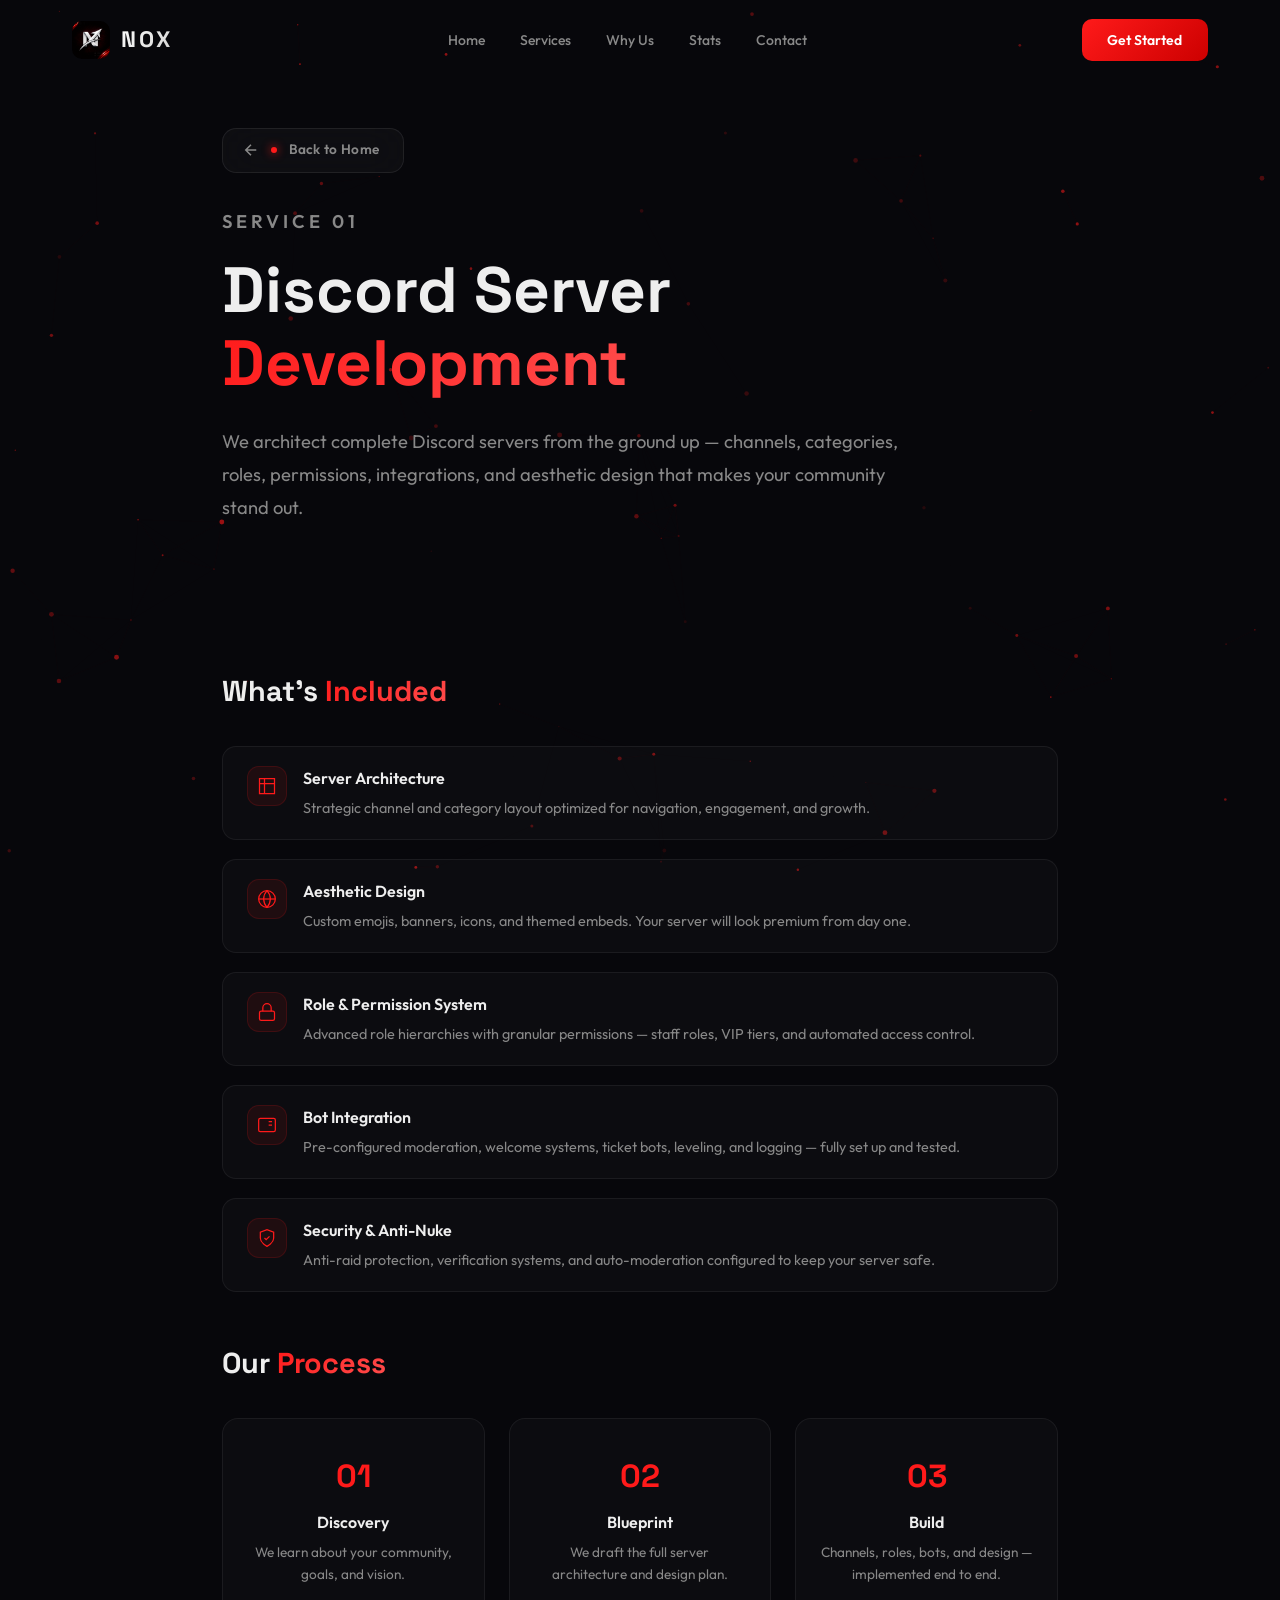
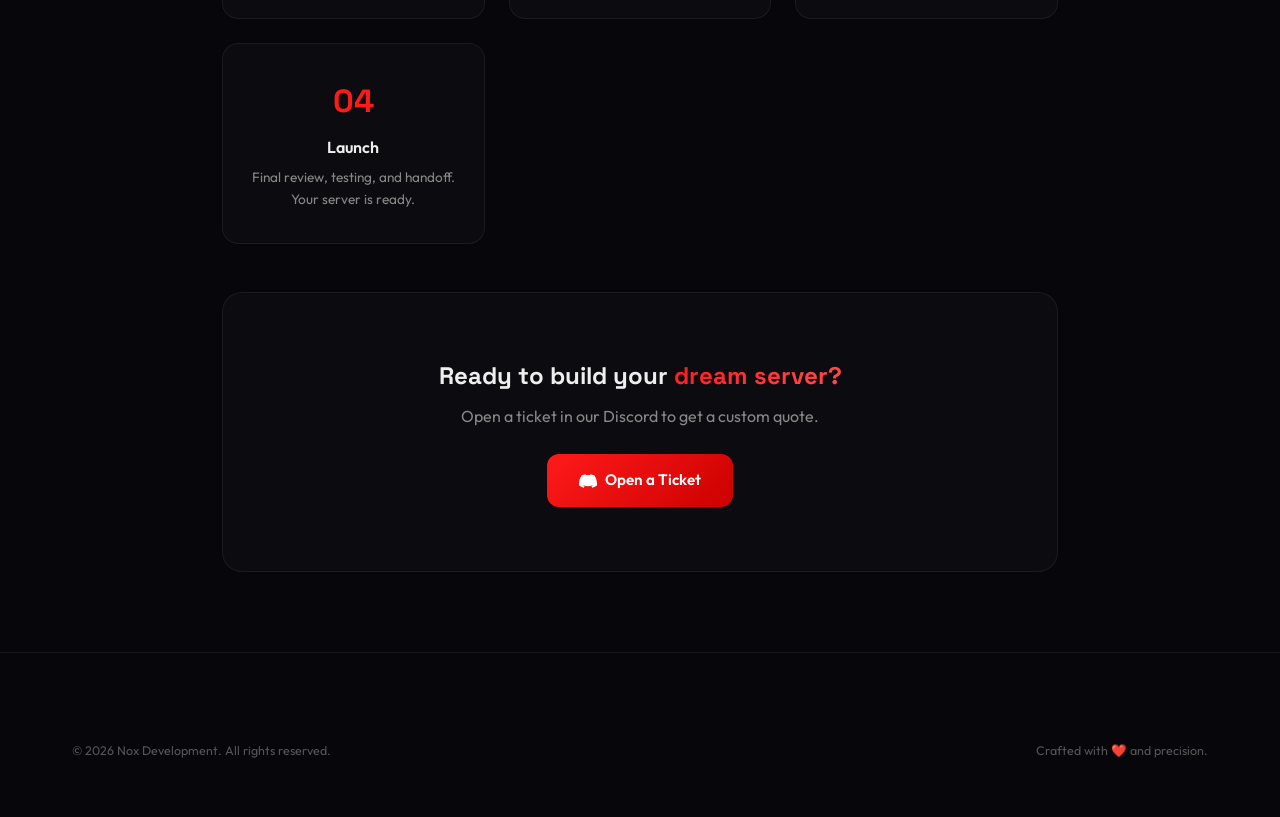
==== commit 85f8b80a: "Update index.html" ====
--- a/index.html
+++ b/index.html
@@ -1,482 +1,102 @@
 <!DOCTYPE html>
 <html lang="en">
-
 <head>
     <meta charset="UTF-8">
     <meta name="viewport" content="width=device-width, initial-scale=1.0">
-    <title>Nox Development — We Build. We Ship. We Share.</title>
-    <meta name="description"
-        content="Nox Development — Premium Discord server development, bot development, bot management, custom bots, and custom websites.">
+    <title>Discord Server Development — Nox Development</title>
+    <meta name="description" content="Professional Discord server development — channels, roles, permissions, bots, and aesthetic design built from the ground up.">
     <meta name="theme-color" content="#0a0a0f">
-    <!-- Open Graph -->
-    <meta property="og:type" content="website">
-    <meta property="og:title" content="Nox Development — We Build. We Ship. We Share.">
-    <meta property="og:description" content="Premium Discord server development, bot development, bot management, custom bots, and custom websites.">
-    <meta property="og:image" content="nox2.png">
-    <meta property="og:url" content="https://noxdevelopment.com">
-    <meta name="twitter:card" content="summary_large_image">
-    <meta name="twitter:title" content="Nox Development">
-    <meta name="twitter:description" content="Premium development services for Discord communities & beyond.">
-    <link rel="apple-touch-icon" href="nox2.png">
     <link rel="preconnect" href="https://fonts.googleapis.com">
     <link rel="preconnect" href="https://fonts.gstatic.com" crossorigin>
-    <link
-        href="https://fonts.googleapis.com/css2?family=Outfit:wght@300;400;500;600;700;800;900&family=Space+Grotesk:wght@400;500;600;700&display=swap"
-        rel="stylesheet">
+    <link href="https://fonts.googleapis.com/css2?family=Outfit:wght@300;400;500;600;700;800;900&family=Space+Grotesk:wght@400;500;600;700&display=swap" rel="stylesheet">
     <link rel="stylesheet" href="style.css">
     <link rel="icon" href="nox2.png" type="image/png">
 </head>
-
 <body>
     <canvas id="particles"></canvas>
     <div class="cursor-follow" id="cursorFollow"></div>
-    <div class="preloader" id="preloader">
-        <div class="preloader-inner">
-            <img src="nox2.png" alt="Nox" class="preloader-logo">
-            <div class="preloader-bar">
-                <div class="preloader-progress"></div>
-            </div>
-        </div>
-    </div>
 
     <nav class="navbar" id="navbar">
         <div class="nav-container">
-            <a href="#" class="nav-logo">
-                <img src="nox2.png" alt="Nox" class="nav-logo-img" loading="lazy">
-                <span>NOX</span>
-            </a>
+            <a href="index.html" class="nav-logo"><img src="nox2.png" alt="Nox" class="nav-logo-img"><span>NOX</span></a>
             <div class="nav-links" id="navLinks">
-                <a href="#hero" class="nav-link active">Home</a>
-                <a href="#services" class="nav-link">Services</a>
-                <a href="#testimonials" class="nav-link">Reviews</a>
-                <a href="#faq" class="nav-link">FAQ</a>
-                <a href="#resources" class="nav-link">Resources</a>
+                <a href="index.html" class="nav-link">Home</a>
+                <a href="index.html#services" class="nav-link">Services</a>
+                <a href="index.html#why" class="nav-link">Why Us</a>
+                <a href="index.html#stats" class="nav-link">Stats</a>
+                <a href="index.html#contact" class="nav-link">Contact</a>
             </div>
-            <a href="#cta" class="nav-cta">
-                <span>Get Started</span>
-                <div class="btn-shine"></div>
-            </a>
-            <button class="hamburger" id="hamburger" aria-label="Menu">
-                <span></span><span></span><span></span>
-            </button>
+            <a href="index.html#cta" class="nav-cta"><span>Get Started</span><div class="btn-shine"></div></a>
+            <button class="hamburger" id="hamburger" aria-label="Menu"><span></span><span></span><span></span></button>
         </div>
     </nav>
 
-    <!-- Hero -->
-    <section class="hero" id="hero">
-        <div class="hero-left">
-            <div class="hero-badge anim" data-anim="fade-up" data-delay="200">
-                <span class="pulse-dot"></span>
-                Accepting New Projects
-            </div>
-            <h1 class="hero-title anim" data-anim="fade-up" data-delay="400">
-                <span class="line">We <em class="gradient-text">Build.</em></span>
-                <span class="line">We <em class="gradient-text">Ship.</em></span>
-                <span class="line">We <em class="gradient-text">Share.</em></span>
-            </h1>
-            <p class="hero-desc anim" data-anim="fade-up" data-delay="600">
-                Premium development services for Discord communities & beyond. Custom bots, servers, and websites —
-                crafted with precision.
-            </p>
-            <div class="hero-btns anim" data-anim="fade-up" data-delay="800">
-                <a href="#cta" class="btn-primary">
-                    <span>Open a Ticket</span>
-                    <svg viewBox="0 0 24 24" fill="none" stroke="currentColor" stroke-width="2">
-                        <path d="M5 12h14M12 5l7 7-7 7" />
-                    </svg>
-                </a>
-                <a href="#services" class="btn-outline">Explore Services</a>
-            </div>
-        </div>
-        <div class="hero-right anim" data-anim="scale" data-delay="600">
-            <div class="logo-showcase">
-                <div class="logo-bg-glow"></div>
-                <div class="logo-orbit orbit-1"></div>
-                <div class="logo-orbit orbit-2"></div>
-                <div class="logo-orbit orbit-3"></div>
-                <div class="orbit-dot dot-1"></div>
-                <div class="orbit-dot dot-2"></div>
-                <div class="orbit-dot dot-3"></div>
-                <img src="nox2.png" alt="Nox Development" class="logo-main">
-            </div>
+    <section class="svc-hero">
+        <div class="container">
+            <a href="index.html" class="back-btn">
+                <svg viewBox="0 0 24 24" fill="none" stroke="currentColor" stroke-width="2"><path d="M19 12H5M12 19l-7-7 7-7"/></svg>
+                <div class="back-dot"></div>
+                <span>Back to Home</span>
+            </a>
+            <p class="tag">SERVICE 01</p>
+            <h1>Discord Server <em class="gradient-text">Development</em></h1>
+            <p>We architect complete Discord servers from the ground up — channels, categories, roles, permissions, integrations, and aesthetic design that makes your community stand out.</p>
         </div>
     </section>
 
-    <!-- Scroll Hint -->
-    <div class="scroll-hint-wrap">
-        <div class="scroll-hint anim" data-anim="fade-up" data-delay="1200">
-            <div class="scroll-mouse">
-                <div class="scroll-wheel"></div>
+    <section class="svc-section">
+        <div class="container">
+            <h2>What's <em class="gradient-text">Included</em></h2>
+            <div class="feature-list">
+                <div class="feature-item">
+                    <div class="fi-icon"><svg viewBox="0 0 24 24" fill="none" stroke="currentColor" stroke-width="1.5"><path d="M3 3h18v18H3z"/><path d="M3 9h18M9 3v18"/></svg></div>
+                    <div><h4>Server Architecture</h4><p>Strategic channel and category layout optimized for navigation, engagement, and growth.</p></div>
+                </div>
+                <div class="feature-item">
+                    <div class="fi-icon"><svg viewBox="0 0 24 24" fill="none" stroke="currentColor" stroke-width="1.5"><circle cx="12" cy="12" r="10"/><path d="M12 2a15 15 0 014 10 15 15 0 01-4 10 15 15 0 01-4-10A15 15 0 0112 2z"/><path d="M2 12h20"/></svg></div>
+                    <div><h4>Aesthetic Design</h4><p>Custom emojis, banners, icons, and themed embeds. Your server will look premium from day one.</p></div>
+                </div>
+                <div class="feature-item">
+                    <div class="fi-icon"><svg viewBox="0 0 24 24" fill="none" stroke="currentColor" stroke-width="1.5"><rect x="3" y="11" width="18" height="11" rx="2"/><path d="M7 11V7a5 5 0 0110 0v4"/></svg></div>
+                    <div><h4>Role & Permission System</h4><p>Advanced role hierarchies with granular permissions — staff roles, VIP tiers, and automated access control.</p></div>
+                </div>
+                <div class="feature-item">
+                    <div class="fi-icon"><svg viewBox="0 0 24 24" fill="none" stroke="currentColor" stroke-width="1.5"><rect x="2" y="4" width="20" height="16" rx="2"/><path d="M6 8h.01M10 8h.01M14 8h4M6 12h.01M10 12h.01M14 12h4"/></svg></div>
+                    <div><h4>Bot Integration</h4><p>Pre-configured moderation, welcome systems, ticket bots, leveling, and logging — fully set up and tested.</p></div>
+                </div>
+                <div class="feature-item">
+                    <div class="fi-icon"><svg viewBox="0 0 24 24" fill="none" stroke="currentColor" stroke-width="1.5"><path d="M12 22s8-4 8-10V5l-8-3-8 3v7c0 6 8 10 8 10z"/><path d="M9 12l2 2 4-4"/></svg></div>
+                    <div><h4>Security & Anti-Nuke</h4><p>Anti-raid protection, verification systems, and auto-moderation configured to keep your server safe.</p></div>
+                </div>
             </div>
-            <span>Scroll Down</span>
-        </div>
-    </div>
 
-    <!-- Marquee -->
-    <div class="marquee">
-        <div class="marquee-inner">
-            <span>DISCORD BOTS</span><span class="sep">✦</span>
-            <span>SERVER SETUP</span><span class="sep">✦</span>
-            <span>CUSTOM WEBSITES</span><span class="sep">✦</span>
-            <span>BOT MANAGEMENT</span><span class="sep">✦</span>
-            <span>PREMIUM QUALITY</span><span class="sep">✦</span>
-            <span>DISCORD BOTS</span><span class="sep">✦</span>
-            <span>SERVER SETUP</span><span class="sep">✦</span>
-            <span>CUSTOM WEBSITES</span><span class="sep">✦</span>
-            <span>BOT MANAGEMENT</span><span class="sep">✦</span>
-            <span>PREMIUM QUALITY</span><span class="sep">✦</span>
-        </div>
-    </div>
+            <h2>Our <em class="gradient-text">Process</em></h2>
+            <div class="process-steps">
+                <div class="step"><div class="step-num">01</div><h4>Discovery</h4><p>We learn about your community, goals, and vision.</p></div>
+                <div class="step"><div class="step-num">02</div><h4>Blueprint</h4><p>We draft the full server architecture and design plan.</p></div>
+                <div class="step"><div class="step-num">03</div><h4>Build</h4><p>Channels, roles, bots, and design — implemented end to end.</p></div>
+                <div class="step"><div class="step-num">04</div><h4>Launch</h4><p>Final review, testing, and handoff. Your server is ready.</p></div>
+            </div>
 
-    <!-- Services -->
-    <section class="section" id="services">
-        <div class="container">
-            <div class="section-head">
-                <p class="tag anim" data-anim="fade-up">WHAT WE DO</p>
-                <h2 class="section-title anim" data-anim="fade-up" data-delay="100">Our <em
-                        class="gradient-text">Services</em></h2>
-                <p class="section-sub anim" data-anim="fade-up" data-delay="200">Every project is built with precision,
-                    performance, and passion.</p>
-            </div>
-            <div class="services-grid">
-                <a href="server-development.html" class="s-card anim" data-anim="fade-up" data-delay="0">
-                    <div class="s-card-glow"></div>
-                    <div class="s-icon"><svg viewBox="0 0 24 24" fill="none" stroke="currentColor" stroke-width="1.5">
-                            <path d="M12 2L2 7l10 5 10-5-10-5z" />
-                            <path d="M2 17l10 5 10-5" />
-                            <path d="M2 12l10 5 10-5" />
-                        </svg></div>
-                    <span class="s-num">01</span>
-                    <h3>Discord Server Development</h3>
-                    <p>Complete server architecture — channels, roles, permissions, bots, and aesthetic design from the
-                        ground up.</p>
-                    <span class="s-link">Learn More →</span>
-                    <div class="s-card-border"></div>
-                </a>
-                <a href="bot-development.html" class="s-card anim" data-anim="fade-up" data-delay="100">
-                    <div class="s-card-glow"></div>
-                    <div class="s-icon"><svg viewBox="0 0 24 24" fill="none" stroke="currentColor" stroke-width="1.5">
-                            <path d="M16 18l6-6-6-6" />
-                            <path d="M8 6l-6 6 6 6" />
-                        </svg></div>
-                    <span class="s-num">02</span>
-                    <h3>Bot Development</h3>
-                    <p>Feature-rich Discord bots — moderation, music, economy, leveling, utilities. You name it, we code
-                        it.</p>
-                    <span class="s-link">Learn More →</span>
-                    <div class="s-card-border"></div>
-                </a>
-                <a href="bot-management.html" class="s-card anim" data-anim="fade-up" data-delay="200">
-                    <div class="s-card-glow"></div>
-                    <div class="s-icon"><svg viewBox="0 0 24 24" fill="none" stroke="currentColor" stroke-width="1.5">
-                            <path d="M12 22s8-4 8-10V5l-8-3-8 3v7c0 6 8 10 8 10z" />
-                        </svg></div>
-                    <span class="s-num">03</span>
-                    <h3>Bot Management</h3>
-                    <p>24/7 hosting, maintenance, updates, and support. We keep your bots running so you don't have to.
-                    </p>
-                    <span class="s-link">Learn More →</span>
-                    <div class="s-card-border"></div>
-                </a>
-                <a href="custom-bots.html" class="s-card anim" data-anim="fade-up" data-delay="300">
-                    <div class="s-card-glow"></div>
-                    <div class="s-icon"><svg viewBox="0 0 24 24" fill="none" stroke="currentColor" stroke-width="1.5">
-                            <circle cx="12" cy="12" r="3" />
-                            <path
-                                d="M12 2v4m0 12v4m-10-10h4m12 0h4m-3.5-6.5l-2.8 2.8m-5.4 5.4l-2.8 2.8m0-11.2l2.8 2.8m5.4 5.4l2.8 2.8" />
-                        </svg></div>
-                    <span class="s-num">04</span>
-                    <h3>Custom Bots</h3>
-                    <p>Fully tailored bots with unique features, custom branding, and exclusive functionality — built
-                        just for you.</p>
-                    <span class="s-link">Learn More →</span>
-                    <div class="s-card-border"></div>
-                </a>
-                <a href="custom-websites.html" class="s-card s-card-wide anim" data-anim="fade-up" data-delay="400">
-                    <div class="s-card-glow"></div>
-                    <div class="s-icon"><svg viewBox="0 0 24 24" fill="none" stroke="currentColor" stroke-width="1.5">
-                            <rect x="2" y="3" width="20" height="14" rx="2" />
-                            <line x1="8" y1="21" x2="16" y2="21" />
-                            <line x1="12" y1="17" x2="12" y2="21" />
-                        </svg></div>
-                    <span class="s-num">05</span>
-                    <h3>Custom Websites</h3>
-                    <p>Stunning, responsive websites with modern design. Landing pages, portfolios, dashboards —
-                        pixel-perfect and performance-optimized.</p>
-                    <span class="s-link">Learn More →</span>
-                    <div class="s-card-border"></div>
+            <div class="svc-cta">
+                <h3>Ready to build your <em class="gradient-text">dream server?</em></h3>
+                <p>Open a ticket in our Discord to get a custom quote.</p>
+                <a href="https://discord.gg/8aNvAveuEr" class="btn-primary" target="_blank" rel="noopener">
+                    <svg viewBox="0 0 24 24" fill="currentColor" width="20" height="20"><path d="M20.317 4.37a19.79 19.79 0 00-4.885-1.515.074.074 0 00-.079.037c-.21.375-.444.864-.608 1.25a18.27 18.27 0 00-5.487 0 12.64 12.64 0 00-.618-1.25.077.077 0 00-.079-.037A19.74 19.74 0 003.677 4.37a.07.07 0 00-.032.027C.533 9.046-.32 13.58.099 18.057a.082.082 0 00.031.057 19.9 19.9 0 005.993 3.03.078.078 0 00.084-.028c.462-.63.874-1.295 1.226-1.994a.076.076 0 00-.041-.106 13.1 13.1 0 01-1.872-.892.077.077 0 01-.008-.128 10.2 10.2 0 00.372-.292.074.074 0 01.078-.01c3.928 1.793 8.18 1.793 12.062 0a.074.074 0 01.078.01c.12.098.246.198.373.292a.077.077 0 01-.006.127 12.3 12.3 0 01-1.873.892.076.076 0 00-.041.107c.36.698.772 1.362 1.225 1.993a.076.076 0 00.084.028 19.84 19.84 0 006.002-3.03.077.077 0 00.032-.054c.5-5.177-.838-9.674-3.549-13.66a.06.06 0 00-.031-.03z"/></svg>
+                    <span>Open a Ticket</span>
                 </a>
             </div>
         </div>
     </section>
 
-    <!-- Why Nox -->
-    <section class="section" id="why">
-        <div class="container">
-            <div class="why-grid">
-                <div class="why-left">
-                    <p class="tag anim" data-anim="fade-up">WHY NOX</p>
-                    <h2 class="section-title anim" data-anim="fade-up" data-delay="100">Built by developers,<br><em
-                            class="gradient-text">for developers.</em></h2>
-                    <p class="why-desc anim" data-anim="fade-up" data-delay="200">Nox Development isn't just a service —
-                        it's a community of passionate developers who live and breathe code.</p>
-                    <div class="why-checks">
-                        <div class="check anim" data-anim="fade-up" data-delay="300">
-                            <div class="check-icon">✓</div><span>Lightning-fast delivery</span>
-                        </div>
-                        <div class="check anim" data-anim="fade-up" data-delay="350">
-                            <div class="check-icon">✓</div><span>Clean, maintainable code</span>
-                        </div>
-                        <div class="check anim" data-anim="fade-up" data-delay="400">
-                            <div class="check-icon">✓</div><span>24/7 support & communication</span>
-                        </div>
-                        <div class="check anim" data-anim="fade-up" data-delay="450">
-                            <div class="check-icon">✓</div><span>Free resources for the community</span>
-                        </div>
-                    </div>
-                </div>
-                <div class="why-right anim" data-anim="fade-up" data-delay="300">
-                    <div class="code-window">
-                        <div class="code-bar"><span class="cd r"></span><span class="cd y"></span><span
-                                class="cd g"></span><span class="code-name">nox.config.js</span></div>
-                        <pre class="code-content"><code><em class="ck">const</em> <em class="cv">nox</em> = {
-  <em class="cp">name</em>: <em class="cs">"Nox Development"</em>,
-  <em class="cp">mission</em>: <em class="cs">"Build. Ship. Share."</em>,
-  <em class="cp">services</em>: [
-    <em class="cs">"Discord Servers"</em>,
-    <em class="cs">"Bot Development"</em>,
-    <em class="cs">"Custom Websites"</em>,
-  ],
-  <em class="cp">quality</em>: <em class="cs">"Premium"</em>,
-  <em class="cp">available</em>: <em class="ck">true</em>,
-};</code></pre>
-                    </div>
-                </div>
-            </div>
-        </div>
-    </section>
-
-    <!-- Stats -->
-    <section class="section stats-section" id="stats">
-        <div class="container">
-            <div class="stats-row">
-                <div class="stat anim" data-anim="fade-up" data-delay="0">
-                    <span class="stat-val" data-count="50">0</span><span class="stat-plus">+</span>
-                    <span class="stat-label">Projects Delivered</span>
-                </div>
-                <div class="stat anim" data-anim="fade-up" data-delay="100">
-                    <span class="stat-val" data-count="30">0</span><span class="stat-plus">+</span>
-                    <span class="stat-label">Happy Clients</span>
-                </div>
-                <div class="stat anim" data-anim="fade-up" data-delay="200">
-                    <span class="stat-val" data-count="100">0</span><span class="stat-plus">%</span>
-                    <span class="stat-label">Satisfaction Rate</span>
-                </div>
-                <div class="stat anim" data-anim="fade-up" data-delay="300">
-                    <span class="stat-val" data-count="24">0</span><span class="stat-plus">/7</span>
-                    <span class="stat-label">Support Available</span>
-                </div>
-            </div>
-        </div>
-    </section>
-
-    <!-- Testimonials -->
-    <section class="section" id="testimonials">
-        <div class="container">
-            <div class="section-head">
-                <p class="tag anim" data-anim="fade-up">TRUSTED</p>
-                <h2 class="section-title anim" data-anim="fade-up" data-delay="100">What Our Clients <em class="gradient-text">Say</em></h2>
-                <p class="section-sub anim" data-anim="fade-up" data-delay="200">Real feedback from real communities we've helped build.</p>
-            </div>
-            <div class="testimonials-grid">
-                <div class="t-card anim" data-anim="fade-up" data-delay="0">
-                    <div class="t-stars">★★★★★</div>
-                    <p class="t-quote">"Nox completely transformed our Discord server. The channel layout, custom bots, and aesthetic design exceeded every expectation. Our community engagement doubled within a week."</p>
-                    <div class="t-author">
-                        <div class="t-avatar">A</div>
-                        <div class="t-info">
-                            <h4>Arjun</h4>
-                            <span>Gaming Community • 5K+ Members</span>
-                        </div>
-                    </div>
-                </div>
-                <div class="t-card anim" data-anim="fade-up" data-delay="100">
-                    <div class="t-stars">★★★★★</div>
-                    <p class="t-quote">"The custom bot they built for us handles moderation, tickets, and giveaways flawlessly. Clean code, fast delivery, and they were available whenever I had questions. 10/10."</p>
-                    <div class="t-author">
-                        <div class="t-avatar">R</div>
-                        <div class="t-info">
-                            <h4>Rohan</h4>
-                            <span>NFT Project • 12K+ Members</span>
-                        </div>
-                    </div>
-                </div>
-                <div class="t-card anim" data-anim="fade-up" data-delay="200">
-                    <div class="t-stars">★★★★★</div>
-                    <p class="t-quote">"I needed a landing page that looked premium and loaded fast. Nox delivered exactly that — dark theme, particle effects, buttery smooth animations. My users love it."</p>
-                    <div class="t-author">
-                        <div class="t-avatar">I</div>
-                        <div class="t-info">
-                            <h4>Ishita</h4>
-                            <span>SaaS Startup • Website Client</span>
-                        </div>
-                    </div>
-                </div>
-            </div>
-        </div>
-    </section>
-
-    <!-- FAQ -->
-    <section class="section" id="faq">
-        <div class="container">
-            <div class="section-head">
-                <p class="tag anim" data-anim="fade-up">FAQ</p>
-                <h2 class="section-title anim" data-anim="fade-up" data-delay="100">Frequently Asked <em class="gradient-text">Questions</em></h2>
-                <p class="section-sub anim" data-anim="fade-up" data-delay="200">Quick answers to common questions about our services.</p>
-            </div>
-            <div class="faq-list">
-                <div class="faq-item anim" data-anim="fade-up" data-delay="0">
-                    <button class="faq-q" aria-expanded="false">
-                        <span>How long does a typical project take?</span>
-                        <svg class="faq-icon" viewBox="0 0 24 24" fill="none" stroke="currentColor" stroke-width="2"><path d="M6 9l6 6 6-6"/></svg>
-                    </button>
-                    <div class="faq-a"><p>Most bot projects take 3–7 days. Server setups are typically 1–3 days. Custom websites vary from 5–14 days depending on complexity. We always provide a timeline before starting.</p></div>
-                </div>
-                <div class="faq-item anim" data-anim="fade-up" data-delay="50">
-                    <button class="faq-q" aria-expanded="false">
-                        <span>What are your prices?</span>
-                        <svg class="faq-icon" viewBox="0 0 24 24" fill="none" stroke="currentColor" stroke-width="2"><path d="M6 9l6 6 6-6"/></svg>
-                    </button>
-                    <div class="faq-a"><p>Pricing depends on scope and complexity. Simple bots start around $15–30, server setups from $10–25, and websites from $30+. Open a ticket for an exact quote — it's free and fast.</p></div>
-                </div>
-                <div class="faq-item anim" data-anim="fade-up" data-delay="100">
-                    <button class="faq-q" aria-expanded="false">
-                        <span>Do you offer revisions?</span>
-                        <svg class="faq-icon" viewBox="0 0 24 24" fill="none" stroke="currentColor" stroke-width="2"><path d="M6 9l6 6 6-6"/></svg>
-                    </button>
-                    <div class="faq-a"><p>Yes! Every project includes revisions. We work with you until you're 100% satisfied. Minor tweaks are always free, and major changes are discussed transparently.</p></div>
-                </div>
-                <div class="faq-item anim" data-anim="fade-up" data-delay="150">
-                    <button class="faq-q" aria-expanded="false">
-                        <span>Do I get the source code?</span>
-                        <svg class="faq-icon" viewBox="0 0 24 24" fill="none" stroke="currentColor" stroke-width="2"><path d="M6 9l6 6 6-6"/></svg>
-                    </button>
-                    <div class="faq-a"><p>Absolutely. You own everything we build. Full source code is delivered with documentation. For managed bots, source is provided at the end of your management plan.</p></div>
-                </div>
-                <div class="faq-item anim" data-anim="fade-up" data-delay="200">
-                    <button class="faq-q" aria-expanded="false">
-                        <span>How do I get started?</span>
-                        <svg class="faq-icon" viewBox="0 0 24 24" fill="none" stroke="currentColor" stroke-width="2"><path d="M6 9l6 6 6-6"/></svg>
-                    </button>
-                    <div class="faq-a"><p>Join our Discord and open a ticket. Describe what you need, and a team member will respond within an hour with questions, a quote, and an estimated timeline.</p></div>
-                </div>
-                <div class="faq-item anim" data-anim="fade-up" data-delay="250">
-                    <button class="faq-q" aria-expanded="false">
-                        <span>What payment methods do you accept?</span>
-                        <svg class="faq-icon" viewBox="0 0 24 24" fill="none" stroke="currentColor" stroke-width="2"><path d="M6 9l6 6 6-6"/></svg>
-                    </button>
-                    <div class="faq-a"><p>We accept PayPal, cryptocurrency (BTC/ETH/LTC), and other methods on a case-by-case basis. Payment is typically split — 50% upfront, 50% on delivery.</p></div>
-                </div>
-            </div>
-        </div>
-    </section>
-
-    <!-- Resources -->
-    <section class="section" id="resources">
-        <div class="container">
-            <div class="section-head">
-                <p class="tag anim" data-anim="fade-up">COMMUNITY</p>
-                <h2 class="section-title anim" data-anim="fade-up" data-delay="100">Free <em
-                        class="gradient-text">Resources</em></h2>
-                <p class="section-sub anim" data-anim="fade-up" data-delay="200">We believe in giving back. Tools, templates, and guides — free for everyone.</p>
-            </div>
-            <div class="resources-grid">
-                <div class="r-card anim" data-anim="fade-up" data-delay="0">
-                    <div class="r-icon"><svg viewBox="0 0 24 24" fill="none" stroke="currentColor" stroke-width="1.5"><path d="M16 18l6-6-6-6"/><path d="M8 6l-6 6 6 6"/></svg></div>
-                    <span class="r-badge">Free</span>
-                    <h4>Bot Starter Template</h4>
-                    <p>A clean Discord.js v14 bot template with slash commands, event handling, and modular cog system ready to go.</p>
-                    <a href="https://discord.gg/8aNvAveuEr" class="r-link" target="_blank">Get it on Discord →</a>
-                </div>
-                <div class="r-card anim" data-anim="fade-up" data-delay="100">
-                    <div class="r-icon"><svg viewBox="0 0 24 24" fill="none" stroke="currentColor" stroke-width="1.5"><path d="M12 2L2 7l10 5 10-5-10-5z"/><path d="M2 17l10 5 10-5"/><path d="M2 12l10 5 10-5"/></svg></div>
-                    <span class="r-badge">Guide</span>
-                    <h4>Server Setup Checklist</h4>
-                    <p>Step-by-step blueprint for building a professional Discord server — channels, roles, bots, and security.</p>
-                    <a href="https://discord.gg/8aNvAveuEr" class="r-link" target="_blank">Read the Guide →</a>
-                </div>
-                <div class="r-card anim" data-anim="fade-up" data-delay="200">
-                    <div class="r-icon"><svg viewBox="0 0 24 24" fill="none" stroke="currentColor" stroke-width="1.5"><rect x="2" y="3" width="20" height="14" rx="2"/><line x1="8" y1="21" x2="16" y2="21"/><line x1="12" y1="17" x2="12" y2="21"/></svg></div>
-                    <span class="r-badge">Free</span>
-                    <h4>Landing Page Starter</h4>
-                    <p>Dark-themed, responsive HTML/CSS starter kit with particle effects, glassmorphism, and premium animations.</p>
-                    <a href="https://discord.gg/8aNvAveuEr" class="r-link" target="_blank">Download Free →</a>
-                </div>
-                <div class="r-card anim" data-anim="fade-up" data-delay="300">
-                    <div class="r-icon"><svg viewBox="0 0 24 24" fill="none" stroke="currentColor" stroke-width="1.5"><path d="M12 22s8-4 8-10V5l-8-3-8 3v7c0 6 8 10 8 10z"/><path d="M9 12l2 2 4-4"/></svg></div>
-                    <span class="r-badge">Tool</span>
-                    <h4>Permission Calculator</h4>
-                    <p>Quick Discord permission integer calculator — paste a number, see the flags. No more guesswork.</p>
-                    <a href="https://discord.gg/8aNvAveuEr" class="r-link" target="_blank">Try it Free →</a>
-                </div>
-            </div>
-        </div>
-    </section>
-
-    <!-- CTA -->
-    <section class="section" id="cta">
-        <div class="container">
-            <div class="cta-box anim" data-anim="fade-up">
-                <div class="cta-glow-1"></div>
-                <div class="cta-glow-2"></div>
-                <p class="tag">READY TO START?</p>
-                <h2 class="cta-title">Let's build something <em class="gradient-text">extraordinary.</em></h2>
-                <p class="cta-sub">Open a ticket in our Discord to get a custom quote. We respond fast and deliver
-                    faster.</p>
-                <a href="https://discord.gg/8aNvAveuEr" class="btn-primary btn-lg" target="_blank" rel="noopener">
-                    <svg viewBox="0 0 24 24" fill="currentColor" width="22" height="22">
-                        <path
-                            d="M20.317 4.37a19.79 19.79 0 00-4.885-1.515.074.074 0 00-.079.037c-.21.375-.444.864-.608 1.25a18.27 18.27 0 00-5.487 0 12.64 12.64 0 00-.618-1.25.077.077 0 00-.079-.037A19.74 19.74 0 003.677 4.37a.07.07 0 00-.032.027C.533 9.046-.32 13.58.099 18.057a.082.082 0 00.031.057 19.9 19.9 0 005.993 3.03.078.078 0 00.084-.028c.462-.63.874-1.295 1.226-1.994a.076.076 0 00-.041-.106 13.1 13.1 0 01-1.872-.892.077.077 0 01-.008-.128 10.2 10.2 0 00.372-.292.074.074 0 01.078-.01c3.928 1.793 8.18 1.793 12.062 0a.074.074 0 01.078.01c.12.098.246.198.373.292a.077.077 0 01-.006.127 12.3 12.3 0 01-1.873.892.076.076 0 00-.041.107c.36.698.772 1.362 1.225 1.993a.076.076 0 00.084.028 19.84 19.84 0 006.002-3.03.077.077 0 00.032-.054c.5-5.177-.838-9.674-3.549-13.66a.06.06 0 00-.031-.03z" />
-                    </svg>
-                    <span>Join Our Discord</span>
-                </a>
-                <p class="cta-note">⚡ Average response time: under 1 hour</p>
-            </div>
-        </div>
-    </section>
-
-    <!-- Footer -->
     <footer class="footer">
         <div class="container">
-            <div class="footer-top">
-                <div class="footer-brand">
-                    <div class="footer-logo"><img src="nox2.png" alt="Nox" loading="lazy"><span>NOX DEVELOPMENT</span></div>
-                    <p>Premium development services for Discord communities & beyond.</p>
-                </div>
-                <div class="footer-cols">
-                    <div class="footer-col">
-                        <h4>Navigate</h4><a href="#hero">Home</a><a href="#services">Services</a><a
-                            href="#why">About</a><a href="#cta">Contact</a>
-                    </div>
-                    <div class="footer-col"><h4>Services</h4><a href="server-development.html">Server Dev</a><a href="bot-development.html">Bot Dev</a><a href="custom-websites.html">Websites</a><a href="bot-management.html">Management</a></div>
-                    <div class="footer-col">
-                        <h4>Community</h4><a href="https://discord.gg/8aNvAveuEr" target="_blank">Discord</a><a
-                            href="#resources">Resources</a>
-                    </div>
-                </div>
-            </div>
-            <div class="footer-bottom">
+            <div class="footer-bottom" style="border:none;padding:1.5rem 0">
                 <p>&copy; 2026 Nox Development. All rights reserved.</p>
                 <p>Crafted with ❤️ and precision.</p>
             </div>
         </div>
     </footer>
-
-    <!-- Back to Top -->
-    <button class="back-to-top" id="backToTop" aria-label="Back to top">
-        <svg viewBox="0 0 24 24" fill="none" stroke="currentColor" stroke-width="2"><path d="M18 15l-6-6-6 6"/></svg>
-    </button>
-
     <script src="script.js"></script>
 </body>
-</html>+</html>
